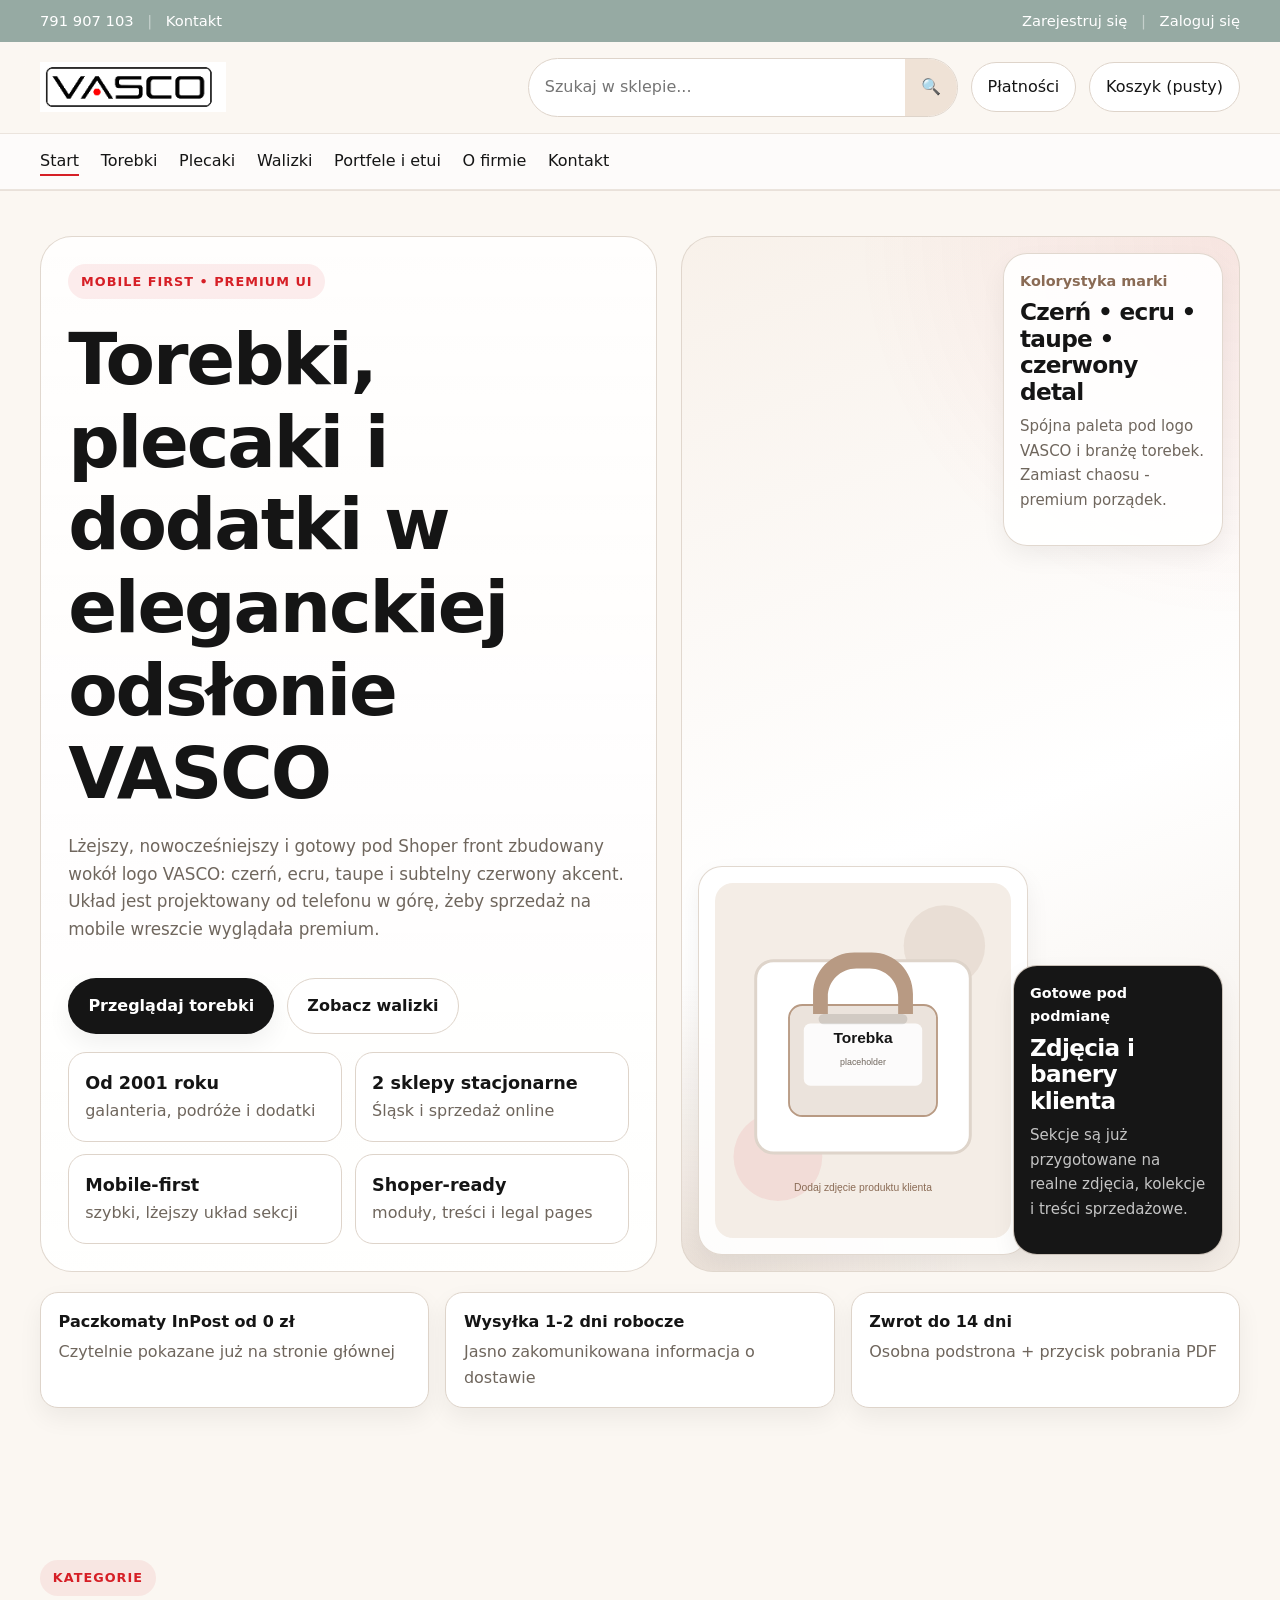
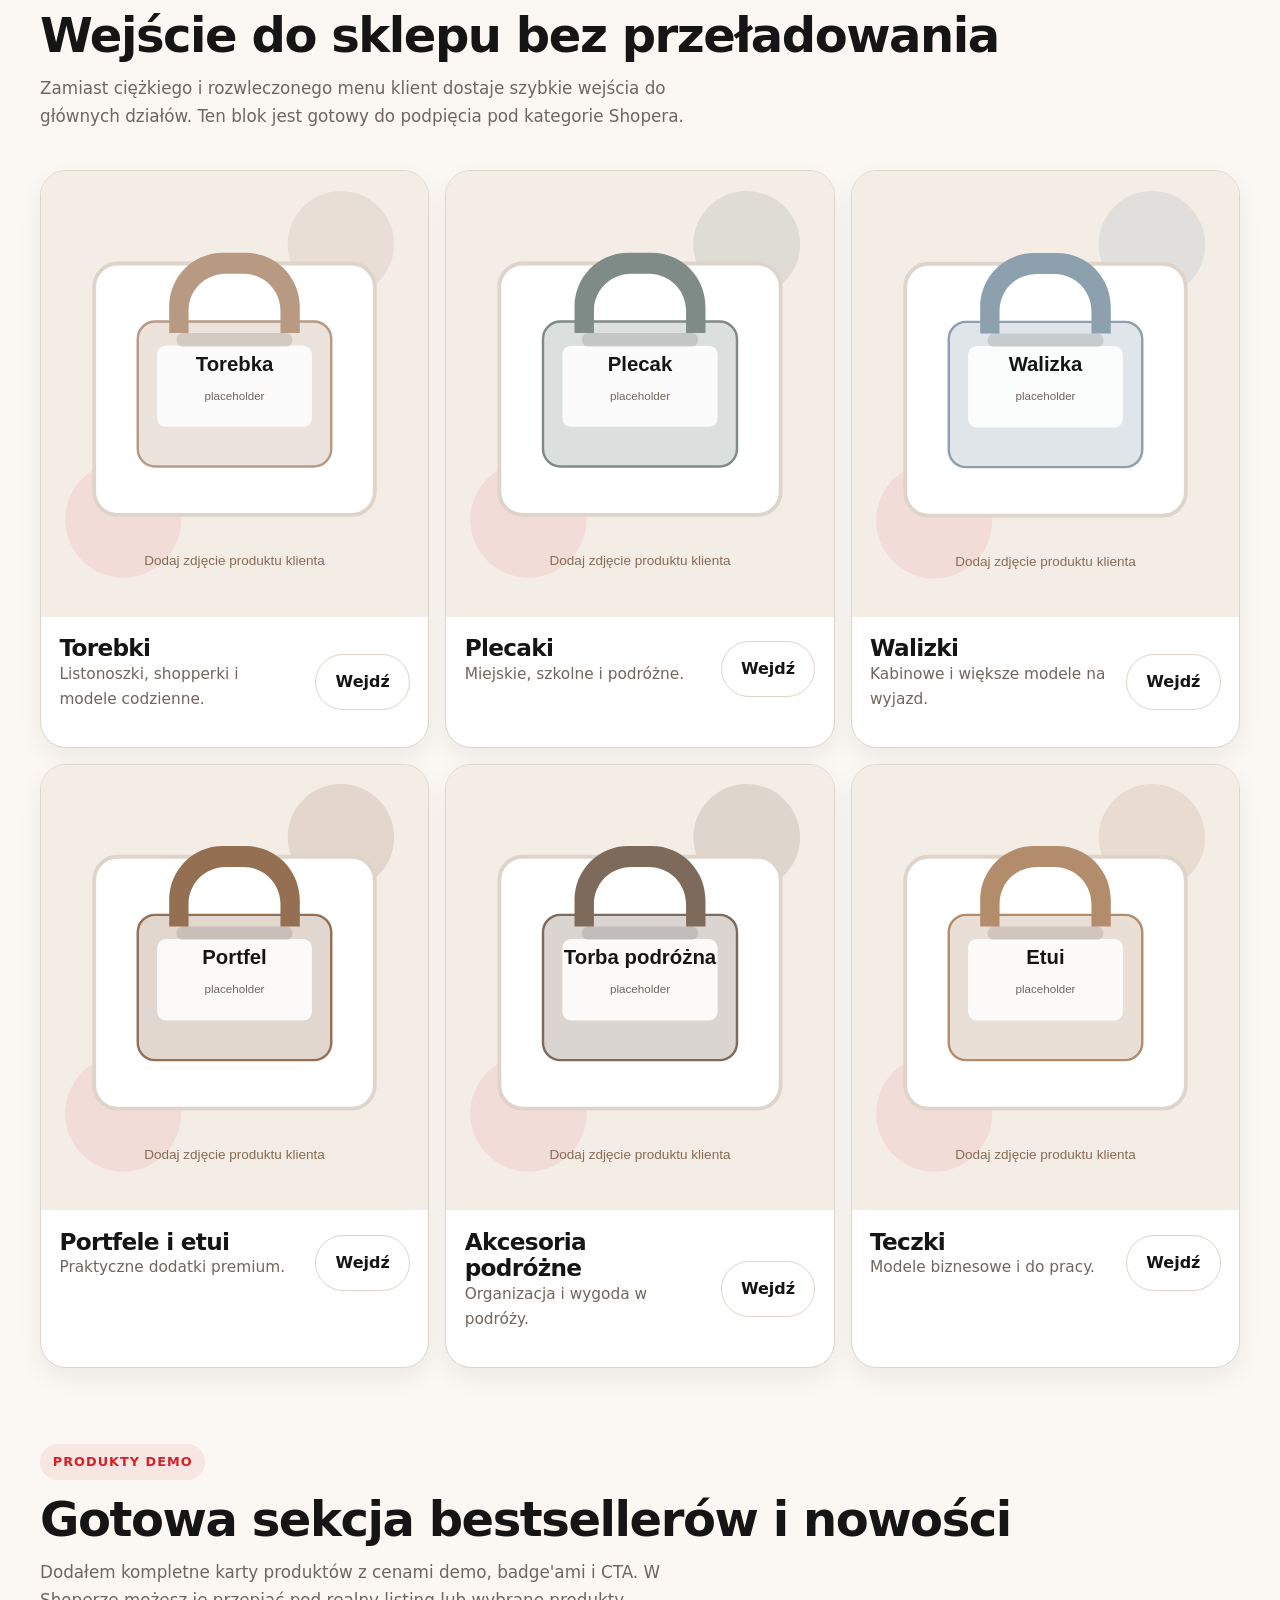
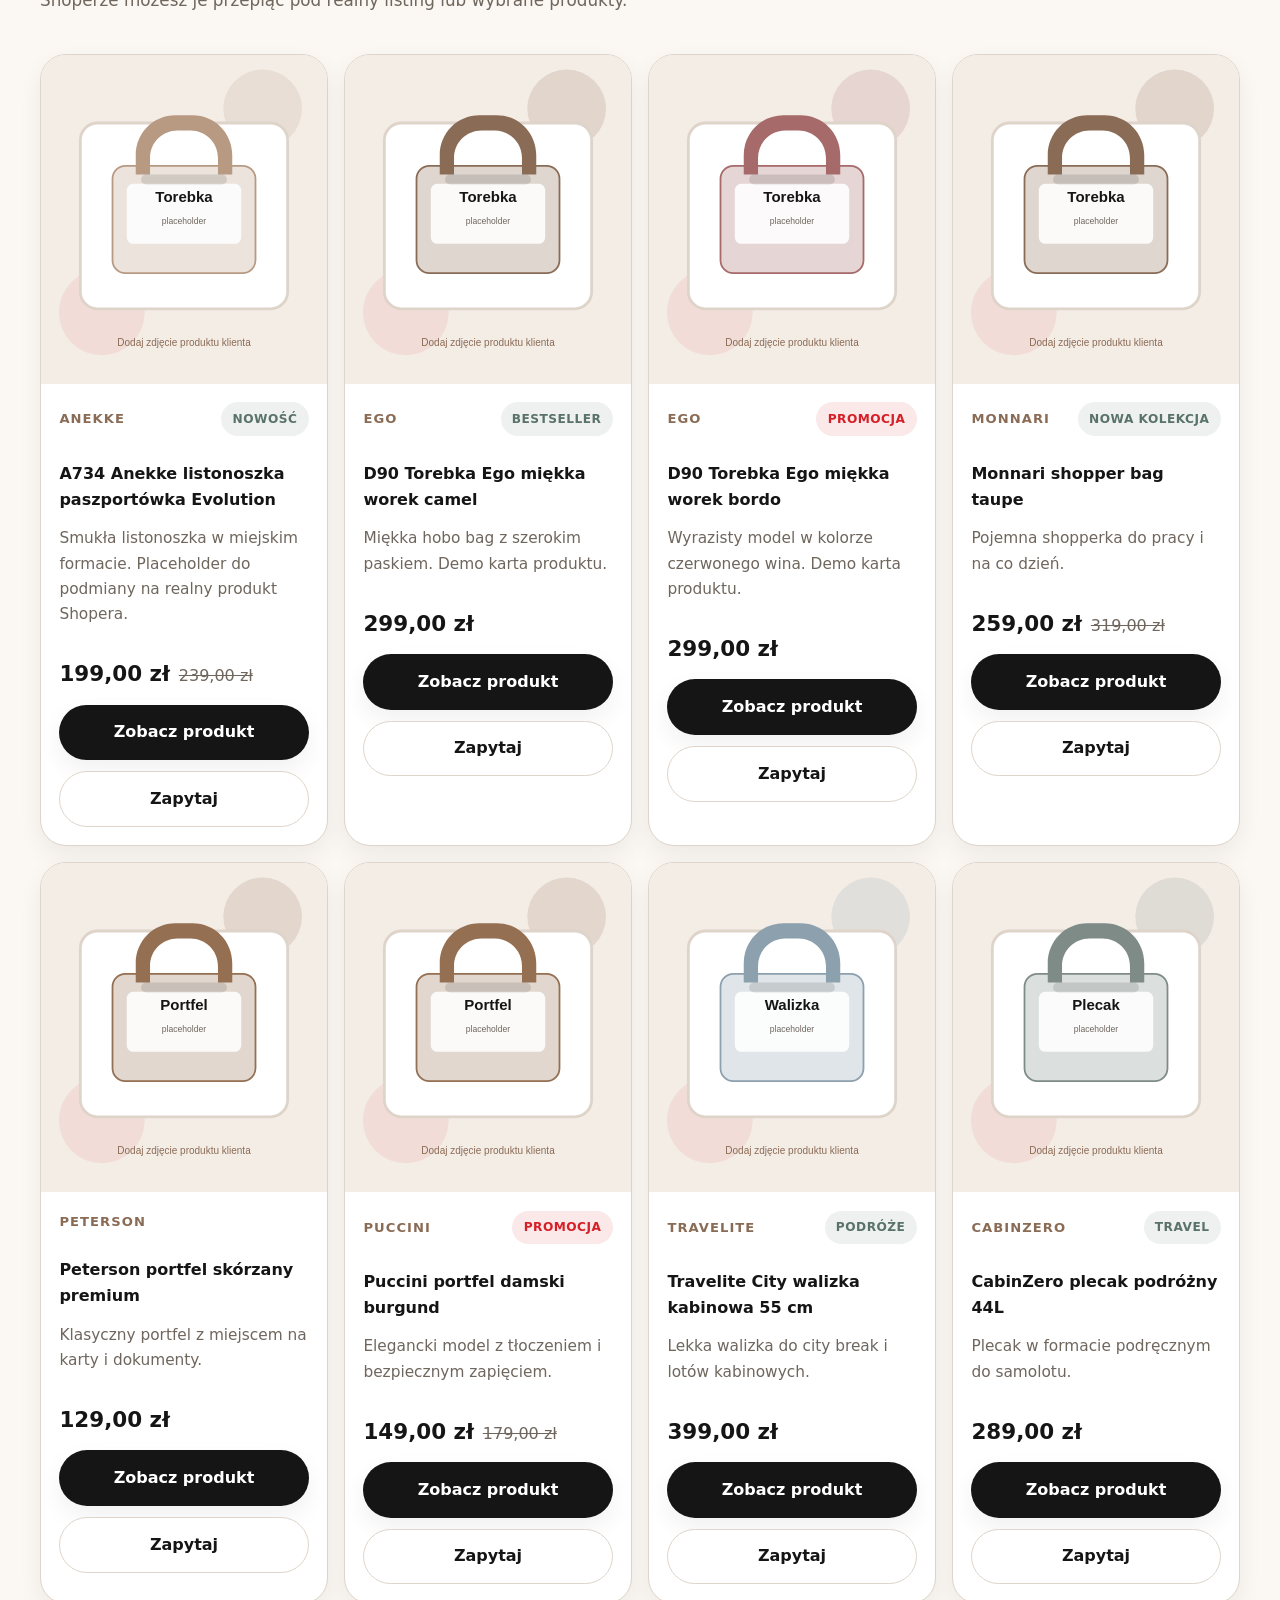
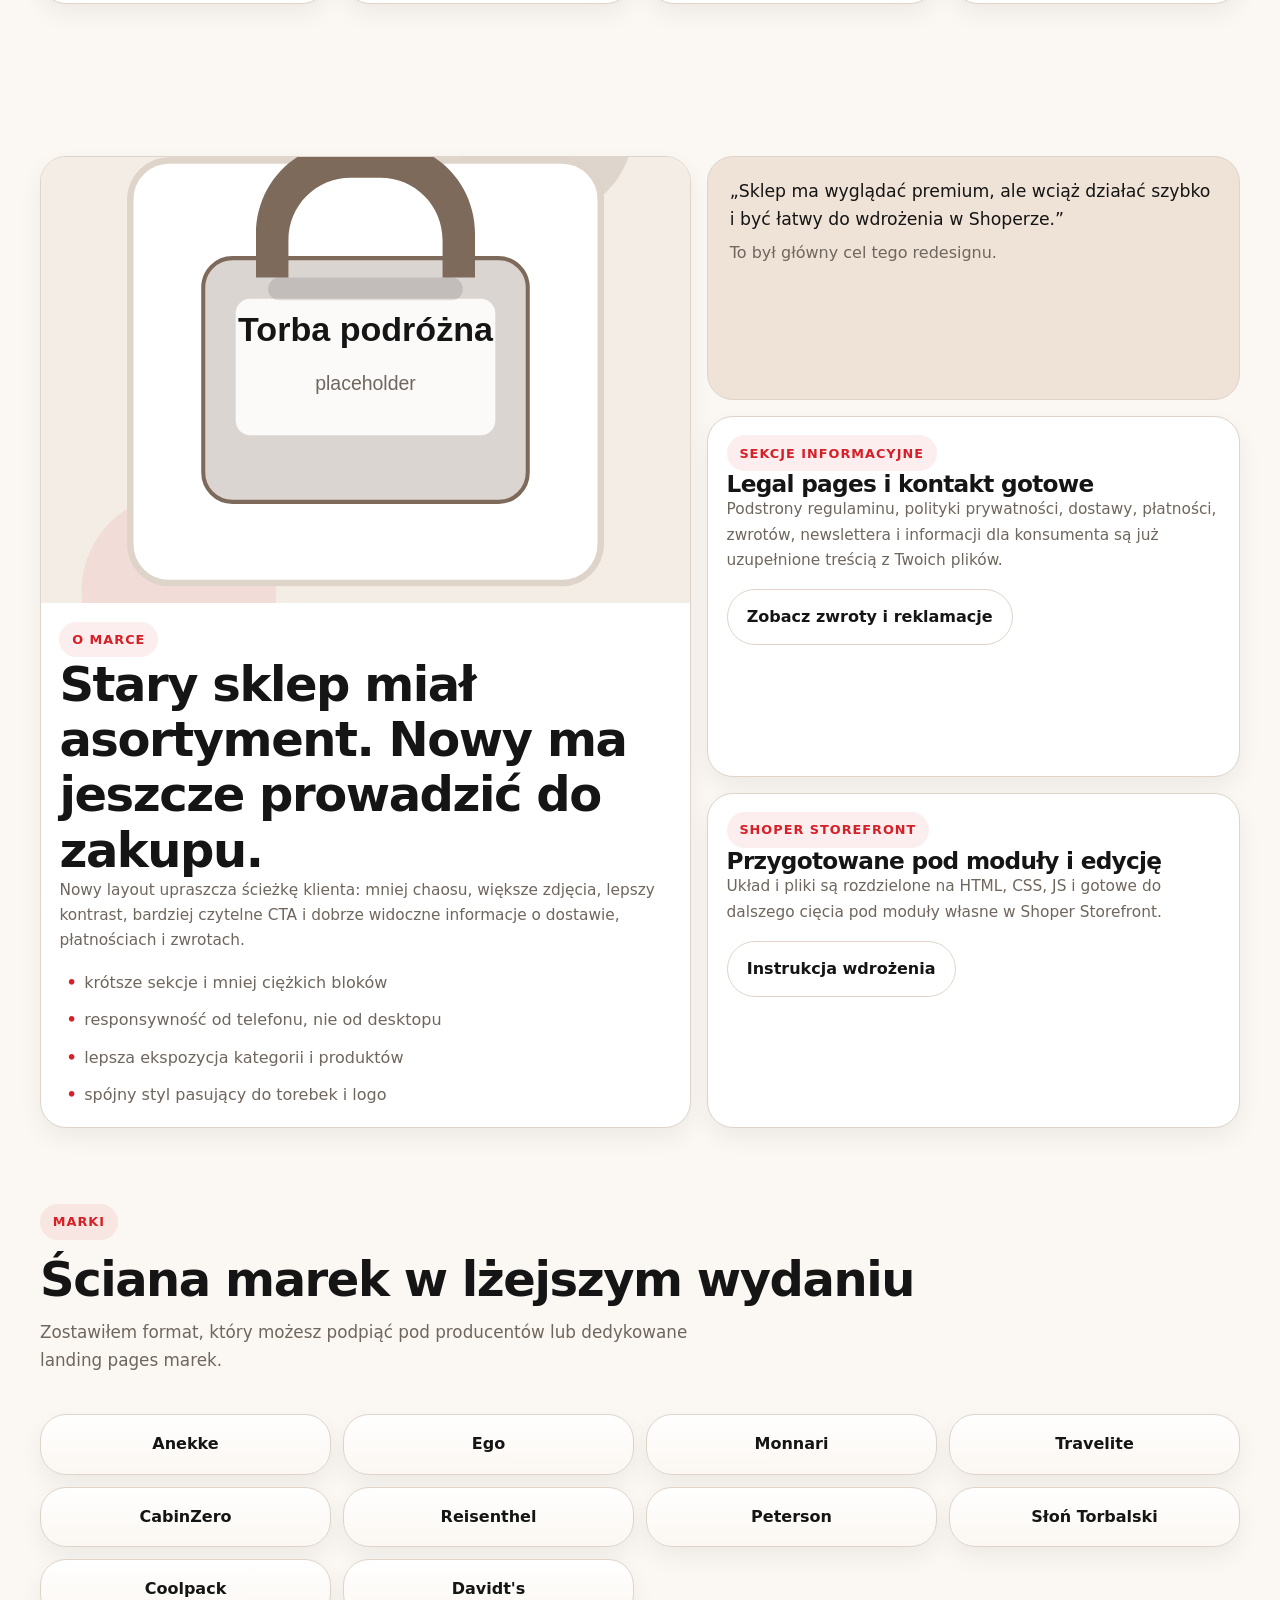
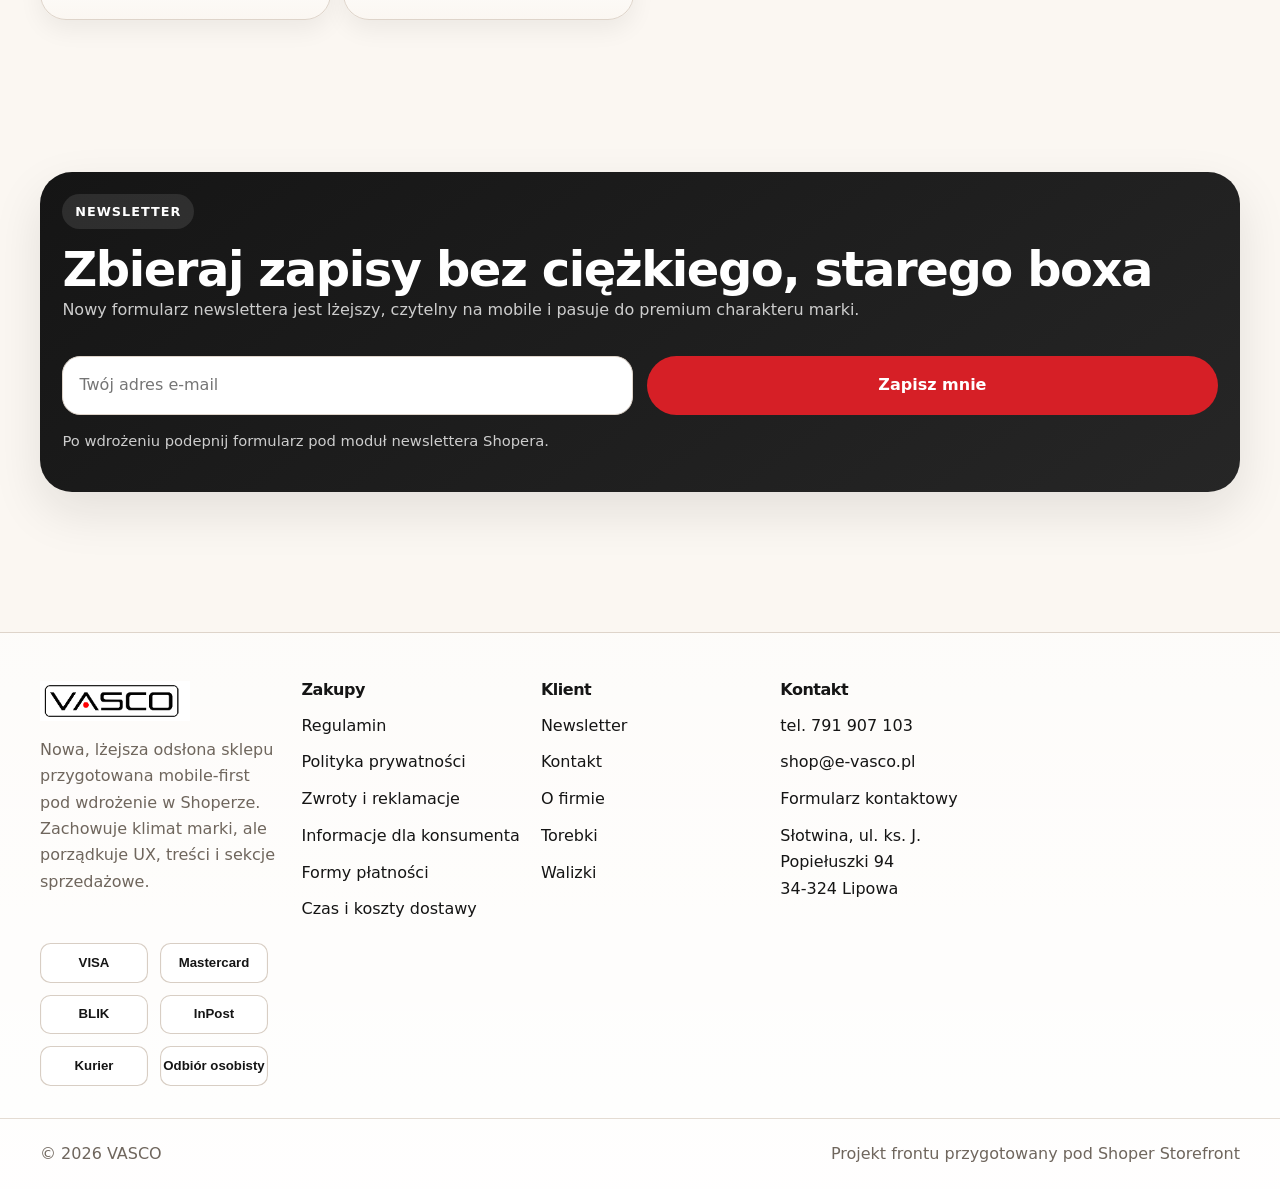
==== index.html @ 1e2f5a78 "Add files via upload" ====
<!doctype html>
<html lang="pl">
<head>
  <meta charset="utf-8">
  <meta name="viewport" content="width=device-width, initial-scale=1">
  <title>VASCO - nowy front sklepu</title>
  <meta name="description" content="Nowoczesny, mobile-first projekt sklepu VASCO przygotowany pod wdrożenie w Shoperze.">
  <link rel="stylesheet" href="assets/css/style.css">
</head>
<body>

<div class="drawer-overlay" data-drawer-overlay></div>
<aside class="mobile-drawer" data-mobile-drawer>
  <div class="drawer-head">
    <img src="assets/img/logo.png" alt="VASCO" style="width:130px">
    <button class="btn btn-secondary" type="button" data-drawer-close>Zamknij</button>
  </div>
  <nav class="drawer-nav" aria-label="Mobilne menu">
    <a href="index.html">Start</a><a href="kategoria.html?category=Torebki">Torebki</a><a href="kategoria.html?category=Plecaki">Plecaki</a><a href="kategoria.html?category=Walizki">Walizki</a><a href="kategoria.html?category=Portfele%20i%20etui">Portfele i etui</a><a href="o-firmie.html">O firmie</a><a href="kontakt.html">Kontakt</a><a href="platnosci.html">Płatności</a><a href="dostawa.html">Dostawa</a><a href="zwroty-i-reklamacje.html">Zwroty i reklamacje</a><a href="regulamin.html">Regulamin</a>
  </nav>
  <div class="drawer-footer" style="margin-top:1rem">
    <a href="tel:+48791907103">791 907 103</a>
    <a href="mailto:shop@e-vasco.pl">shop@e-vasco.pl</a>
  </div>
</aside>

<header class="site-topbar">
  <div class="container">
    <div class="topbar-links">
      <a href="tel:+48791907103">791 907 103</a>
      <span class="topbar-divider">|</span>
      <a href="kontakt.html">Kontakt</a>
    </div>
    <div class="topbar-actions">
      <a href="#">Zarejestruj się</a>
      <span class="topbar-divider">|</span>
      <a href="#">Zaloguj się</a>
    </div>
  </div>
</header>

<header class="site-header">
  <div class="site-header-main">
    <div class="container">
      <a href="index.html" aria-label="VASCO - strona główna">
        <img class="site-logo" src="assets/img/logo.png" alt="VASCO">
      </a>

      <div class="header-tools">
        <form class="search-form" action="#" method="get" role="search">
          <input type="search" placeholder="Szukaj w sklepie..." aria-label="Szukaj w sklepie">
          <button type="submit" aria-label="Szukaj">🔍</button>
        </form>
        <a class="header-action" href="platnosci.html">Płatności</a>
        <a class="header-action" href="#">Koszyk (pusty)</a>
      </div>

      <button class="burger" type="button" aria-label="Otwórz menu" data-nav-toggle>
        <span class="burger-lines"></span>
      </button>
    </div>
  </div>
  <nav class="main-nav" aria-label="Główne menu">
    <div class="container">
      <ul class="main-nav-list">
        <li><a href="index.html" class="active">Start</a></li><li><a href="kategoria.html?category=Torebki">Torebki</a></li><li><a href="kategoria.html?category=Plecaki">Plecaki</a></li><li><a href="kategoria.html?category=Walizki">Walizki</a></li><li><a href="kategoria.html?category=Portfele%20i%20etui">Portfele i etui</a></li><li><a href="o-firmie.html">O firmie</a></li><li><a href="kontakt.html">Kontakt</a></li>
      </ul>
    </div>
  </nav>
</header>

<main>

<section class="hero">
  <div class="container hero-grid">
    <div class="hero-copy">
      <span class="eyebrow">Mobile first • premium UI</span>
      <h1>Torebki, plecaki i dodatki w eleganckiej odsłonie VASCO</h1>
      <p class="lead">Lżejszy, nowocześniejszy i gotowy pod Shoper front zbudowany wokół logo VASCO: czerń, ecru, taupe i subtelny czerwony akcent. Układ jest projektowany od telefonu w górę, żeby sprzedaż na mobile wreszcie wyglądała premium.</p>
      <div class="hero-actions">
        <a class="btn btn-primary" href="kategoria.html?category=Torebki">Przeglądaj torebki</a>
        <a class="btn btn-secondary" href="kategoria.html?category=Walizki">Zobacz walizki</a>
      </div>
      <div class="hero-stats">
        <div class="hero-stat">
          <strong>Od 2001 roku</strong>
          <span class="muted">galanteria, podróże i dodatki</span>
        </div>
        <div class="hero-stat">
          <strong>2 sklepy stacjonarne</strong>
          <span class="muted">Śląsk i sprzedaż online</span>
        </div>
        <div class="hero-stat">
          <strong>Mobile-first</strong>
          <span class="muted">szybki, lżejszy układ sekcji</span>
        </div>
        <div class="hero-stat">
          <strong>Shoper-ready</strong>
          <span class="muted">moduły, treści i legal pages</span>
        </div>
      </div>
    </div>

    <div class="hero-visual">
      <div class="hero-card hero-card--bag">
        <img src="assets/img/placeholders/bag-1.svg" alt="Placeholder torebki">
      </div>
      <div class="hero-card hero-card--note">
        <div class="kicker">Kolorystyka marki</div>
        <h3 style="margin:.35rem 0 .5rem">Czerń • ecru • taupe • czerwony detal</h3>
        <p class="small">Spójna paleta pod logo VASCO i branżę torebek. Zamiast chaosu - premium porządek.</p>
      </div>
      <div class="hero-card hero-card--accent">
        <div class="kicker" style="color:#fff">Gotowe pod podmianę</div>
        <h3 style="margin:.35rem 0 .5rem">Zdjęcia i banery klienta</h3>
        <p class="small">Sekcje są już przygotowane na realne zdjęcia, kolekcje i treści sprzedażowe.</p>
      </div>
    </div>
  </div>

  <div class="container metric-strip">
    <div class="metric-item">
      <strong>Paczkomaty InPost od 0 zł</strong>
      <span class="muted">Czytelnie pokazane już na stronie głównej</span>
    </div>
    <div class="metric-item">
      <strong>Wysyłka 1-2 dni robocze</strong>
      <span class="muted">Jasno zakomunikowana informacja o dostawie</span>
    </div>
    <div class="metric-item">
      <strong>Zwrot do 14 dni</strong>
      <span class="muted">Osobna podstrona + przycisk pobrania PDF</span>
    </div>
  </div>
</section>

<section class="section">
  <div class="container">
    <div class="section-head">
      <span class="eyebrow">Kategorie</span>
      <h2>Wejście do sklepu bez przeładowania</h2>
      <p class="lead">Zamiast ciężkiego i rozwleczonego menu klient dostaje szybkie wejścia do głównych działów. Ten blok jest gotowy do podpięcia pod kategorie Shopera.</p>
    </div>
    <div class="card-grid categories">
      <article class="category-card">
        <img src="assets/img/placeholders/bag-1.svg" alt="Torebki">
        <div class="category-card-body"><div><h3>Torebki</h3><p>Listonoszki, shopperki i modele codzienne.</p></div><a class="btn btn-secondary" href="kategoria.html?category=Torebki">Wejdź</a></div>
      </article>
      <article class="category-card">
        <img src="assets/img/placeholders/backpack.svg" alt="Plecaki">
        <div class="category-card-body"><div><h3>Plecaki</h3><p>Miejskie, szkolne i podróżne.</p></div><a class="btn btn-secondary" href="kategoria.html?category=Plecaki">Wejdź</a></div>
      </article>
      <article class="category-card">
        <img src="assets/img/placeholders/suitcase.svg" alt="Walizki">
        <div class="category-card-body"><div><h3>Walizki</h3><p>Kabinowe i większe modele na wyjazd.</p></div><a class="btn btn-secondary" href="kategoria.html?category=Walizki">Wejdź</a></div>
      </article>
      <article class="category-card">
        <img src="assets/img/placeholders/wallet.svg" alt="Portfele i etui">
        <div class="category-card-body"><div><h3>Portfele i etui</h3><p>Praktyczne dodatki premium.</p></div><a class="btn btn-secondary" href="kategoria.html?category=Portfele%20i%20etui">Wejdź</a></div>
      </article>
      <article class="category-card">
        <img src="assets/img/placeholders/travel-bag.svg" alt="Akcesoria podróżne">
        <div class="category-card-body"><div><h3>Akcesoria podróżne</h3><p>Organizacja i wygoda w podróży.</p></div><a class="btn btn-secondary" href="kategoria.html?category=Akcesoria%20podr%C3%B3%C5%BCne">Wejdź</a></div>
      </article>
      <article class="category-card">
        <img src="assets/img/placeholders/case.svg" alt="Teczki">
        <div class="category-card-body"><div><h3>Teczki</h3><p>Modele biznesowe i do pracy.</p></div><a class="btn btn-secondary" href="kategoria.html?category=Teczki">Wejdź</a></div>
      </article>
    </div>
  </div>
</section>

<section class="section" style="padding-top:0">
  <div class="container">
    <div class="section-head">
      <span class="eyebrow">Produkty demo</span>
      <h2>Gotowa sekcja bestsellerów i nowości</h2>
      <p class="lead">Dodałem kompletne karty produktów z cenami demo, badge'ami i CTA. W Shoperze możesz je przepiąć pod realny listing lub wybrane produkty.</p>
    </div>
    <div class="card-grid products" data-products="featured"></div>
  </div>
</section>

<section class="section">
  <div class="container story-grid">
    <article class="story-card">
      <img src="assets/img/placeholders/travel-bag.svg" alt="Styl VASCO">
      <div class="story-card-body">
        <span class="eyebrow">O marce</span>
        <h2>Stary sklep miał asortyment. Nowy ma jeszcze prowadzić do zakupu.</h2>
        <p>Nowy layout upraszcza ścieżkę klienta: mniej chaosu, większe zdjęcia, lepszy kontrast, bardziej czytelne CTA i dobrze widoczne informacje o dostawie, płatnościach i zwrotach.</p>
        <ul class="check-list">
          <li>krótsze sekcje i mniej ciężkich bloków</li>
          <li>responsywność od telefonu, nie od desktopu</li>
          <li>lepsza ekspozycja kategorii i produktów</li>
          <li>spójny styl pasujący do torebek i logo</li>
        </ul>
      </div>
    </article>
    <div style="display:grid; gap:1rem">
      <div class="quote">
        <p>„Sklep ma wyglądać premium, ale wciąż działać szybko i być łatwy do wdrożenia w Shoperze.”</p>
        <span class="muted">To był główny cel tego redesignu.</span>
      </div>
      <article class="info-card">
        <div class="info-card-body">
          <span class="eyebrow">Sekcje informacyjne</span>
          <h3>Legal pages i kontakt gotowe</h3>
          <p>Podstrony regulaminu, polityki prywatności, dostawy, płatności, zwrotów, newslettera i informacji dla konsumenta są już uzupełnione treścią z Twoich plików.</p>
          <a class="btn btn-secondary" href="zwroty-i-reklamacje.html">Zobacz zwroty i reklamacje</a>
        </div>
      </article>
      <article class="info-card">
        <div class="info-card-body">
          <span class="eyebrow">Shoper Storefront</span>
          <h3>Przygotowane pod moduły i edycję</h3>
          <p>Układ i pliki są rozdzielone na HTML, CSS, JS i gotowe do dalszego cięcia pod moduły własne w Shoper Storefront.</p>
          <a class="btn btn-secondary" href="README-WDROZENIE-SHOPER.md">Instrukcja wdrożenia</a>
        </div>
      </article>
    </div>
  </div>
</section>

<section class="section" style="padding-top:0">
  <div class="container">
    <div class="section-head">
      <span class="eyebrow">Marki</span>
      <h2>Ściana marek w lżejszym wydaniu</h2>
      <p class="lead">Zostawiłem format, który możesz podpiąć pod producentów lub dedykowane landing pages marek.</p>
    </div>
    <div class="brand-wall" data-brand-wall></div>
  </div>
</section>

<section class="section">
  <div class="container">
    <div class="cta-banner">
      <div>
        <span class="eyebrow" style="background:rgba(255,255,255,.1); color:#fff">Newsletter</span>
        <h2 style="margin-top:.8rem">Zbieraj zapisy bez ciężkiego, starego boxa</h2>
        <p>Nowy formularz newslettera jest lżejszy, czytelny na mobile i pasuje do premium charakteru marki.</p>
      </div>
      <form class="newsletter-form" data-newsletter-form>
        <div class="form-row">
          <input class="field" type="email" placeholder="Twój adres e-mail" aria-label="Adres e-mail">
          <button class="btn btn-accent" type="submit">Zapisz mnie</button>
        </div>
        <p class="form-note" data-form-feedback>Po wdrożeniu podepnij formularz pod moduł newslettera Shopera.</p>
      </form>
    </div>
  </div>
</section>

</main>

<footer class="site-footer">
  <div class="footer-main">
    <div class="container footer-grid">
      <div class="footer-brand">
        <img src="assets/img/logo.png" alt="VASCO">
        <p>Nowa, lżejsza odsłona sklepu przygotowana mobile-first pod wdrożenie w Shoperze. Zachowuje klimat marki, ale porządkuje UX, treści i sekcje sprzedażowe.</p>
        <div class="footer-logos"><img src="assets/img/badges/payment-visa.svg" alt="Visa"><img src="assets/img/badges/payment-mastercard.svg" alt="Mastercard"><img src="assets/img/badges/payment-blik.svg" alt="BLIK"><img src="assets/img/badges/shipping-inpost.svg" alt="InPost"><img src="assets/img/badges/shipping-courier.svg" alt="Kurier"><img src="assets/img/badges/shipping-pickup.svg" alt="Odbiór osobisty"></div>
      </div>
      <div class="footer-col"><h3>Zakupy</h3><nav class="footer-nav"><a href="regulamin.html">Regulamin</a><a href="polityka-prywatnosci.html">Polityka prywatności</a><a href="zwroty-i-reklamacje.html">Zwroty i reklamacje</a><a href="informacja-dla-konsumenta.html">Informacje dla konsumenta</a><a href="platnosci.html">Formy płatności</a><a href="dostawa.html">Czas i koszty dostawy</a></nav></div><div class="footer-col"><h3>Klient</h3><nav class="footer-nav"><a href="newsletter.html">Newsletter</a><a href="kontakt.html">Kontakt</a><a href="o-firmie.html">O firmie</a><a href="kategoria.html?category=Torebki">Torebki</a><a href="kategoria.html?category=Walizki">Walizki</a></nav></div>
      <div class="footer-col">
        <h3>Kontakt</h3>
        <nav class="footer-nav">
          <a href="tel:+48791907103">tel. 791 907 103</a>
          <a href="mailto:shop@e-vasco.pl">shop@e-vasco.pl</a>
          <a href="kontakt.html">Formularz kontaktowy</a>
          <span>Słotwina, ul. ks. J. Popiełuszki 94<br>34-324 Lipowa</span>
        </nav>
      </div>
    </div>
  </div>
  <div class="footer-bottom">
    <div class="container">
      <span>© <span data-current-year></span> VASCO</span>
      <span>Projekt frontu przygotowany pod Shoper Storefront</span>
    </div>
  </div>
</footer>

<script src="assets/js/products.js"></script>
<script src="assets/js/main.js"></script>
</body>
</html>
---- assets/css/style.css ----
:root {
  --color-bg: #fbf7f2;
  --color-surface: #ffffff;
  --color-surface-alt: #efe2d6;
  --color-surface-soft: #f4ede6;
  --color-text: #151515;
  --color-text-muted: #6f665d;
  --color-border: #ded4ca;
  --color-taupe: #b89a83;
  --color-mocha: #8a6b55;
  --color-accent: #d61f26;
  --color-accent-hover: #b7181e;
  --color-success: #264e3f;
  --color-success-soft: #e8f0ec;
  --shadow-sm: 0 10px 24px rgba(18, 18, 18, 0.06);
  --shadow-md: 0 20px 50px rgba(18, 18, 18, 0.1);
  --radius-sm: 12px;
  --radius-md: 18px;
  --radius-lg: 26px;
  --radius-xl: 32px;
  --container: min(1200px, calc(100vw - 2rem));
  --transition: 220ms ease;
}

*,
*::before,
*::after {
  box-sizing: border-box;
}

html {
  scroll-behavior: smooth;
}

body {
  margin: 0;
  font-family: Inter, ui-sans-serif, system-ui, -apple-system, BlinkMacSystemFont, "Segoe UI", sans-serif;
  font-size: 16px;
  line-height: 1.65;
  background: var(--color-bg);
  color: var(--color-text);
  text-rendering: optimizeLegibility;
}

img {
  max-width: 100%;
  display: block;
}

a {
  color: inherit;
  text-decoration: none;
}

button,
input,
textarea,
select {
  font: inherit;
}

button {
  cursor: pointer;
}

.container {
  width: var(--container);
  margin-inline: auto;
}

.section {
  padding: 3.75rem 0;
}

.section-sm {
  padding: 2.5rem 0;
}

.section-head {
  display: grid;
  gap: .75rem;
  margin-bottom: 1.5rem;
}

.eyebrow {
  display: inline-flex;
  width: fit-content;
  align-items: center;
  gap: .55rem;
  padding: .45rem .8rem;
  border-radius: 999px;
  background: rgba(214, 31, 38, 0.08);
  color: var(--color-accent);
  font-size: .8rem;
  font-weight: 700;
  letter-spacing: .08em;
  text-transform: uppercase;
}

h1, h2, h3, h4 {
  margin: 0;
  line-height: 1.15;
  letter-spacing: -.03em;
}

h1 {
  font-size: clamp(2.2rem, 8vw, 4.5rem);
}

h2 {
  font-size: clamp(1.65rem, 5vw, 3rem);
}

h3 {
  font-size: clamp(1.1rem, 3vw, 1.45rem);
}

p {
  margin: 0 0 1rem;
  color: var(--color-text-muted);
}

.lead {
  font-size: 1.05rem;
  max-width: 64ch;
}

.small {
  font-size: .94rem;
}

.muted {
  color: var(--color-text-muted);
}

.kicker {
  font-size: .9rem;
  font-weight: 600;
  color: var(--color-mocha);
}

.btn,
button.btn {
  display: inline-flex;
  align-items: center;
  justify-content: center;
  gap: .65rem;
  min-height: 48px;
  padding: .85rem 1.2rem;
  border-radius: 999px;
  border: 1px solid transparent;
  transition: transform var(--transition), background var(--transition), border-color var(--transition), color var(--transition), box-shadow var(--transition);
  font-weight: 700;
}

.btn:hover {
  transform: translateY(-1px);
}

.btn-primary {
  background: var(--color-text);
  color: #fff;
  box-shadow: var(--shadow-sm);
}

.btn-primary:hover {
  background: #000;
}

.btn-secondary {
  background: var(--color-surface);
  border-color: var(--color-border);
  color: var(--color-text);
}

.btn-secondary:hover {
  border-color: var(--color-taupe);
}

.btn-accent {
  background: var(--color-accent);
  color: #fff;
}

.btn-accent:hover {
  background: var(--color-accent-hover);
}

.btn-ghost {
  background: transparent;
  border-color: var(--color-border);
}

.site-topbar {
  background: #96aaa3;
  color: #fff;
  font-size: .92rem;
}

.site-topbar .container,
.site-header-main .container,
.footer-bottom .container {
  display: flex;
  align-items: center;
  justify-content: space-between;
  gap: 1rem;
}

.site-topbar .container {
  min-height: 42px;
}

.topbar-links,
.topbar-actions {
  display: flex;
  align-items: center;
  gap: .85rem;
  flex-wrap: wrap;
}

.topbar-divider {
  opacity: .45;
}

.site-header {
  position: sticky;
  top: 0;
  z-index: 40;
  background: rgba(251, 247, 242, 0.92);
  backdrop-filter: blur(12px);
  border-bottom: 1px solid rgba(222, 212, 202, 0.6);
}

.site-header-main {
  padding: 1rem 0;
}

.site-logo {
  max-width: 186px;
}

.header-tools {
  display: none;
  align-items: center;
  gap: .8rem;
  width: 100%;
  justify-content: flex-end;
}

.search-form {
  display: flex;
  align-items: stretch;
  width: min(100%, 430px);
  border: 1px solid var(--color-border);
  background: var(--color-surface);
  border-radius: 999px;
  overflow: hidden;
}

.search-form input {
  flex: 1;
  border: 0;
  padding: .95rem 1rem;
  background: transparent;
}

.search-form button {
  min-width: 52px;
  border: 0;
  background: var(--color-surface-alt);
  color: var(--color-text);
}

.header-action {
  display: inline-flex;
  align-items: center;
  gap: .55rem;
  min-height: 50px;
  padding: 0 1rem;
  border-radius: 999px;
  border: 1px solid var(--color-border);
  background: var(--color-surface);
  white-space: nowrap;
}

.burger {
  border: 1px solid var(--color-border);
  background: var(--color-surface);
  width: 50px;
  height: 50px;
  border-radius: 50%;
  display: inline-grid;
  place-items: center;
}

.burger-lines,
.burger-lines::before,
.burger-lines::after {
  content: "";
  display: block;
  width: 19px;
  height: 2px;
  background: var(--color-text);
  border-radius: 999px;
  transition: transform var(--transition), opacity var(--transition);
}

.burger-lines::before {
  transform: translateY(-6px);
}

.burger-lines::after {
  transform: translateY(4px);
}

.mobile-nav-open .burger-lines {
  background: transparent;
}
.mobile-nav-open .burger-lines::before {
  transform: translateY(0) rotate(45deg);
}
.mobile-nav-open .burger-lines::after {
  transform: translateY(-2px) rotate(-45deg);
}

.main-nav {
  display: none;
  border-top: 1px solid rgba(222, 212, 202, 0.6);
  border-bottom: 1px solid rgba(222, 212, 202, 0.6);
  background: rgba(255,255,255,.6);
}

.main-nav-list {
  list-style: none;
  display: flex;
  gap: 1.35rem;
  padding: .9rem 0;
  margin: 0;
  align-items: center;
  flex-wrap: wrap;
}

.main-nav-list a {
  position: relative;
  font-weight: 500;
}

.main-nav-list a::after {
  content: "";
  position: absolute;
  left: 0;
  bottom: -.35rem;
  width: 100%;
  height: 2px;
  background: var(--color-accent);
  transform: scaleX(0);
  transform-origin: left;
  transition: transform var(--transition);
}

.main-nav-list a:hover::after,
.main-nav-list a.active::after {
  transform: scaleX(1);
}

.mobile-drawer {
  position: fixed;
  inset: 0 auto 0 0;
  width: min(100%, 360px);
  background: var(--color-surface);
  transform: translateX(-100%);
  transition: transform var(--transition);
  z-index: 60;
  padding: 1rem;
  overflow: auto;
  box-shadow: var(--shadow-md);
}

.mobile-nav-open .mobile-drawer {
  transform: translateX(0);
}

.drawer-overlay {
  position: fixed;
  inset: 0;
  background: rgba(18,18,18,.36);
  opacity: 0;
  pointer-events: none;
  transition: opacity var(--transition);
  z-index: 50;
}

.mobile-nav-open .drawer-overlay {
  opacity: 1;
  pointer-events: auto;
}

.drawer-head {
  display: flex;
  align-items: center;
  justify-content: space-between;
  margin-bottom: 1rem;
}

.drawer-nav,
.drawer-footer {
  display: grid;
  gap: .85rem;
}

.drawer-nav a,
.drawer-footer a {
  padding: .75rem .85rem;
  border: 1px solid var(--color-border);
  border-radius: var(--radius-md);
  background: var(--color-bg);
}

.hero {
  padding: 2rem 0 3.5rem;
}

.hero-grid {
  display: grid;
  gap: 1.5rem;
  align-items: stretch;
}

.hero-copy,
.hero-visual {
  padding: 1.35rem;
  border-radius: var(--radius-xl);
  background: linear-gradient(180deg, rgba(255,255,255,.82), rgba(255,255,255,.92));
  border: 1px solid rgba(222, 212, 202, 0.9);
}

.hero-copy {
  display: flex;
  flex-direction: column;
  justify-content: center;
  gap: 1.15rem;
}

.hero-actions {
  display: flex;
  flex-wrap: wrap;
  gap: .8rem;
}

.hero-stats {
  display: grid;
  grid-template-columns: repeat(2, minmax(0,1fr));
  gap: .8rem;
}

.hero-stat {
  padding: 1rem;
  border-radius: var(--radius-md);
  background: var(--color-surface);
  border: 1px solid var(--color-border);
}

.hero-stat strong {
  display: block;
  font-size: 1.1rem;
  color: var(--color-text);
}

.hero-visual {
  overflow: hidden;
  position: relative;
  min-height: 340px;
  background:
    radial-gradient(circle at top right, rgba(214,31,38,.08), transparent 24rem),
    radial-gradient(circle at bottom left, rgba(184,154,131,.22), transparent 18rem),
    linear-gradient(160deg, #f8f1ea 0%, #ffffff 56%, #f4ede6 100%);
}

.hero-card {
  position: absolute;
  background: rgba(255,255,255,.9);
  border: 1px solid rgba(222, 212, 202, 0.9);
  box-shadow: var(--shadow-sm);
  border-radius: 24px;
  padding: 1rem;
}

.hero-card--bag {
  width: min(68vw, 330px);
  left: 1rem;
  bottom: 1rem;
}

.hero-card--note {
  right: 1rem;
  top: 1rem;
  width: min(48vw, 220px);
}

.hero-card--accent {
  right: 1rem;
  bottom: 1rem;
  width: min(48vw, 210px);
  background: #161616;
  color: white;
}

.hero-card--accent p {
  color: rgba(255,255,255,.75);
}

.hero-card img {
  border-radius: 18px;
}

.metric-strip {
  display: grid;
  gap: 1rem;
  margin-top: 1.25rem;
}

.metric-item {
  background: var(--color-surface);
  border: 1px solid var(--color-border);
  border-radius: var(--radius-md);
  padding: 1rem 1.1rem;
  box-shadow: var(--shadow-sm);
}

.metric-item strong {
  display: block;
  font-size: 1rem;
  margin-bottom: .2rem;
}

.card-grid {
  display: grid;
  gap: 1rem;
}

.category-card,
.product-card,
.info-card,
.story-card,
.article-card,
.brand-card,
.contact-card,
.faq-card,
.payment-card,
.delivery-card,
.notice-card,
.summary-card {
  background: var(--color-surface);
  border: 1px solid var(--color-border);
  border-radius: var(--radius-lg);
  overflow: hidden;
  box-shadow: var(--shadow-sm);
}

.category-card img,
.product-card img,
.article-card img {
  aspect-ratio: 4 / 4.6;
  object-fit: cover;
  width: 100%;
  background: var(--color-surface-soft);
}

.category-card-body,
.product-card-body,
.info-card-body,
.story-card-body,
.article-card-body,
.contact-card-body,
.payment-card-body,
.delivery-card-body,
.notice-card-body,
.summary-card-body {
  padding: 1.15rem;
}

.category-card-body {
  display: flex;
  align-items: center;
  justify-content: space-between;
  gap: 1rem;
}

.category-card p,
.product-card p,
.payment-card p,
.delivery-card p,
.story-card p,
.summary-card p,
.info-card p {
  font-size: .96rem;
}

.card-topline {
  display: flex;
  align-items: center;
  gap: .5rem;
  justify-content: space-between;
  margin-bottom: .75rem;
}

.badge {
  display: inline-flex;
  align-items: center;
  gap: .35rem;
  padding: .42rem .7rem;
  border-radius: 999px;
  background: rgba(150, 170, 163, 0.16);
  color: #59726a;
  font-size: .76rem;
  font-weight: 700;
  text-transform: uppercase;
  letter-spacing: .04em;
}

.badge.sale,
.badge.accent {
  background: rgba(214,31,38,.1);
  color: var(--color-accent);
}

.product-card-body {
  display: grid;
  gap: .8rem;
}

.product-brand {
  font-size: .82rem;
  letter-spacing: .08em;
  text-transform: uppercase;
  color: var(--color-mocha);
  font-weight: 700;
}

.product-title {
  font-size: 1rem;
  min-height: 3.1em;
}

.price-row {
  display: flex;
  align-items: baseline;
  gap: .55rem;
  flex-wrap: wrap;
}

.price {
  font-size: 1.34rem;
  color: var(--color-text);
  font-weight: 800;
}

.price-old {
  color: var(--color-text-muted);
  text-decoration: line-through;
}

.product-actions {
  display: flex;
  gap: .7rem;
  flex-wrap: wrap;
}

.product-actions .btn {
  flex: 1 1 auto;
}

.filters {
  display: flex;
  gap: .7rem;
  flex-wrap: wrap;
  margin-bottom: 1.2rem;
}

.filter-chip {
  display: inline-flex;
  align-items: center;
  padding: .65rem .85rem;
  border: 1px solid var(--color-border);
  border-radius: 999px;
  background: rgba(255,255,255,.72);
  font-weight: 600;
}

.filter-chip.is-active {
  background: var(--color-text);
  color: white;
  border-color: var(--color-text);
}

.brand-wall {
  display: grid;
  grid-template-columns: repeat(2, minmax(0,1fr));
  gap: .75rem;
}

.brand-card {
  padding: 1rem;
  text-align: center;
  font-weight: 700;
  background: linear-gradient(180deg, #fff 0%, #fbf7f2 100%);
}

.story-grid,
.info-grid,
.contact-grid,
.payment-grid,
.delivery-grid {
  display: grid;
  gap: 1rem;
}

.story-card {
  overflow: hidden;
}

.story-card img {
  aspect-ratio: 16 / 11;
  width: 100%;
  object-fit: cover;
}

.quote {
  padding: 1.25rem 1.35rem;
  background: var(--color-surface-alt);
  border-radius: var(--radius-lg);
  border: 1px solid var(--color-border);
  color: var(--color-text);
}

.quote p {
  color: var(--color-text);
  font-size: 1.08rem;
  margin-bottom: .4rem;
}

.list-clean,
.check-list {
  padding: 0;
  margin: 0;
  list-style: none;
  display: grid;
  gap: .7rem;
}

.check-list li,
.list-clean li {
  position: relative;
  padding-left: 1.55rem;
  color: var(--color-text-muted);
}

.check-list li::before,
.list-clean li::before {
  content: "•";
  position: absolute;
  left: .45rem;
  top: 0;
  color: var(--color-accent);
  font-weight: 800;
}

.icon-badges {
  display: flex;
  flex-wrap: wrap;
  gap: .8rem;
}

.icon-badge {
  display: inline-flex;
  align-items: center;
  gap: .6rem;
  padding: .75rem .9rem;
  border-radius: 999px;
  background: rgba(255,255,255,.8);
  border: 1px solid var(--color-border);
}

.icon-badge img {
  width: 34px;
  height: 34px;
}

.split-layout {
  display: grid;
  gap: 1.25rem;
}

.sidebar-card {
  padding: 1.15rem;
  background: var(--color-surface);
  border: 1px solid var(--color-border);
  border-radius: var(--radius-lg);
  box-shadow: var(--shadow-sm);
}

.table-wrap {
  width: 100%;
  overflow: auto;
  border: 1px solid var(--color-border);
  border-radius: var(--radius-lg);
  background: var(--color-surface);
  box-shadow: var(--shadow-sm);
}

table {
  width: 100%;
  border-collapse: collapse;
  min-width: 680px;
}

th, td {
  text-align: left;
  vertical-align: top;
  padding: 1rem;
  border-bottom: 1px solid var(--color-border);
}

th {
  background: var(--color-surface-soft);
  color: var(--color-text);
  font-size: .95rem;
}

tbody tr:last-child td {
  border-bottom: 0;
}

.page-hero {
  padding: 2.2rem 0 1.5rem;
}

.page-hero-card {
  background: linear-gradient(160deg, #ffffff 0%, #f7f2eb 100%);
  border: 1px solid var(--color-border);
  border-radius: var(--radius-xl);
  padding: 1.5rem;
  box-shadow: var(--shadow-sm);
}

.breadcrumbs {
  display: flex;
  gap: .55rem;
  flex-wrap: wrap;
  color: var(--color-text-muted);
  font-size: .92rem;
  margin-bottom: .85rem;
}

.breadcrumbs span {
  opacity: .6;
}

.content-prose,
.legal-article {
  background: var(--color-surface);
  border: 1px solid var(--color-border);
  border-radius: var(--radius-xl);
  padding: 1.35rem;
  box-shadow: var(--shadow-sm);
}

.content-prose h2,
.content-prose h3,
.legal-article h2,
.legal-article h3 {
  margin-top: 1.75rem;
  margin-bottom: .75rem;
}

.content-prose h2:first-child,
.content-prose h3:first-child,
.legal-article h2:first-child,
.legal-article h3:first-child {
  margin-top: 0;
}

.content-prose ul,
.legal-article ul {
  margin: 0 0 1rem;
  padding-left: 1.2rem;
  color: var(--color-text-muted);
}

.content-prose li,
.legal-article li {
  margin-bottom: .45rem;
}

.legal-article p,
.content-prose p {
  max-width: 76ch;
}

.faq-list {
  display: grid;
  gap: .8rem;
}

.faq-item {
  border: 1px solid var(--color-border);
  border-radius: var(--radius-lg);
  background: var(--color-surface);
  box-shadow: var(--shadow-sm);
}

.faq-item summary {
  cursor: pointer;
  list-style: none;
  padding: 1rem 1.15rem;
  font-weight: 700;
  position: relative;
}

.faq-item summary::-webkit-details-marker {
  display: none;
}

.faq-item summary::after {
  content: "+";
  position: absolute;
  right: 1rem;
  top: 50%;
  transform: translateY(-50%);
  font-size: 1.4rem;
  color: var(--color-accent);
}

.faq-item[open] summary::after {
  content: "−";
}

.faq-answer {
  padding: 0 1.15rem 1rem;
}

.cta-banner {
  display: grid;
  gap: 1rem;
  padding: 1.4rem;
  border-radius: var(--radius-xl);
  background: linear-gradient(145deg, #151515, #262626);
  color: white;
  box-shadow: var(--shadow-md);
}

.cta-banner p {
  color: rgba(255,255,255,.78);
}

.newsletter-inline {
  display: grid;
  gap: .8rem;
}

.newsletter-form,
.contact-form {
  display: grid;
  gap: .9rem;
}

.field,
textarea.field,
select.field {
  width: 100%;
  min-height: 52px;
  padding: .95rem 1rem;
  border-radius: 18px;
  border: 1px solid var(--color-border);
  background: var(--color-surface);
  color: var(--color-text);
}

textarea.field {
  min-height: 148px;
  resize: vertical;
}

.form-row {
  display: grid;
  gap: .9rem;
}

.form-note {
  font-size: .92rem;
  color: var(--color-text-muted);
}

.notice-strip {
  background: rgba(38,78,63,.08);
  border: 1px solid rgba(38,78,63,.14);
  color: var(--color-success);
  border-radius: var(--radius-lg);
  padding: 1rem 1.1rem;
}

.detail-layout {
  display: grid;
  gap: 1.2rem;
}

.gallery-card,
.detail-card {
  background: var(--color-surface);
  border: 1px solid var(--color-border);
  border-radius: var(--radius-xl);
  padding: 1rem;
  box-shadow: var(--shadow-sm);
}

.gallery-main {
  border-radius: calc(var(--radius-xl) - 8px);
  overflow: hidden;
  background: var(--color-surface-soft);
}

.thumbnail-row {
  margin-top: .85rem;
  display: grid;
  grid-template-columns: repeat(4, minmax(0,1fr));
  gap: .65rem;
}

.thumbnail-row img {
  border: 1px solid var(--color-border);
  border-radius: 16px;
  background: white;
}

.detail-card .price {
  font-size: 1.7rem;
}

.option-row {
  display: flex;
  gap: .55rem;
  flex-wrap: wrap;
  margin: .65rem 0 1rem;
}

.option-chip {
  padding: .55rem .75rem;
  border-radius: 999px;
  border: 1px solid var(--color-border);
  background: var(--color-bg);
  font-weight: 600;
}

.feature-list {
  display: grid;
  gap: .55rem;
  padding: 0;
  margin: 1rem 0 0;
  list-style: none;
}

.feature-list li {
  display: flex;
  gap: .65rem;
  color: var(--color-text-muted);
}

.feature-list strong {
  color: var(--color-text);
  min-width: 110px;
}

.site-footer {
  margin-top: 4rem;
  border-top: 1px solid var(--color-border);
  background: linear-gradient(180deg, rgba(255,255,255,.58) 0%, rgba(255,255,255,.92) 100%);
}

.footer-main {
  padding: 3rem 0 2rem;
}

.footer-grid {
  display: grid;
  gap: 1.2rem;
}

.footer-brand {
  display: grid;
  gap: 1rem;
}

.footer-brand img {
  width: 150px;
}

.footer-col h3 {
  font-size: 1rem;
  margin-bottom: .85rem;
}

.footer-nav {
  display: grid;
  gap: .65rem;
}

.footer-logos {
  display: flex;
  flex-wrap: wrap;
  gap: .75rem;
  margin-top: 1rem;
}

.footer-logos img {
  width: 108px;
}

.footer-bottom {
  border-top: 1px solid rgba(222, 212, 202, 0.8);
  min-height: 70px;
  color: var(--color-text-muted);
}

.footer-bottom .container {
  min-height: 70px;
  flex-wrap: wrap;
}

hr.soft {
  border: 0;
  border-top: 1px solid var(--color-border);
  margin: 0;
}

@media (min-width: 680px) {
  .section {
    padding: 4.75rem 0;
  }
  .card-grid.categories {
    grid-template-columns: repeat(2, minmax(0,1fr));
  }
  .card-grid.products {
    grid-template-columns: repeat(2, minmax(0,1fr));
  }
  .metric-strip {
    grid-template-columns: repeat(3, minmax(0,1fr));
  }
  .story-grid,
  .info-grid,
  .contact-grid,
  .payment-grid,
  .delivery-grid,
  .footer-grid {
    grid-template-columns: repeat(2, minmax(0,1fr));
  }
  .hero-copy,
  .hero-visual {
    padding: 1.7rem;
  }
  .form-row {
    grid-template-columns: repeat(2, minmax(0,1fr));
  }
  .brand-wall {
    grid-template-columns: repeat(4, minmax(0,1fr));
  }
  .detail-layout {
    grid-template-columns: 1.1fr .9fr;
  }
  .split-layout {
    grid-template-columns: .85fr 1.15fr;
    align-items: start;
  }
}

@media (min-width: 980px) {
  .site-header-main .container {
    gap: 1.5rem;
  }
  .burger,
  .mobile-drawer,
  .drawer-overlay {
    display: none;
  }
  .header-tools {
    display: flex;
  }
  .main-nav {
    display: block;
  }
  .hero {
    padding: 2.8rem 0 4.75rem;
  }
  .hero-grid {
    grid-template-columns: 1.05fr .95fr;
  }
  .card-grid.categories {
    grid-template-columns: repeat(3, minmax(0,1fr));
  }
  .card-grid.products {
    grid-template-columns: repeat(4, minmax(0,1fr));
  }
  .story-grid {
    grid-template-columns: 1.1fr .9fr;
  }
  .info-grid,
  .contact-grid,
  .payment-grid,
  .delivery-grid {
    grid-template-columns: repeat(3, minmax(0,1fr));
  }
  .footer-grid {
    grid-template-columns: 1.1fr repeat(4, minmax(0,1fr));
  }
  .split-layout.category-layout {
    grid-template-columns: 300px 1fr;
  }
  .page-hero-card,
  .content-prose,
  .legal-article {
    padding: 1.8rem;
  }
}

@media (max-width: 979px) {
  .site-topbar .topbar-actions {
    display: none;
  }
  .header-tools {
    display: none;
  }
}

@media (prefers-reduced-motion: reduce) {
  *,
  *::before,
  *::after {
    animation: none !important;
    transition: none !important;
    scroll-behavior: auto !important;
  }
}
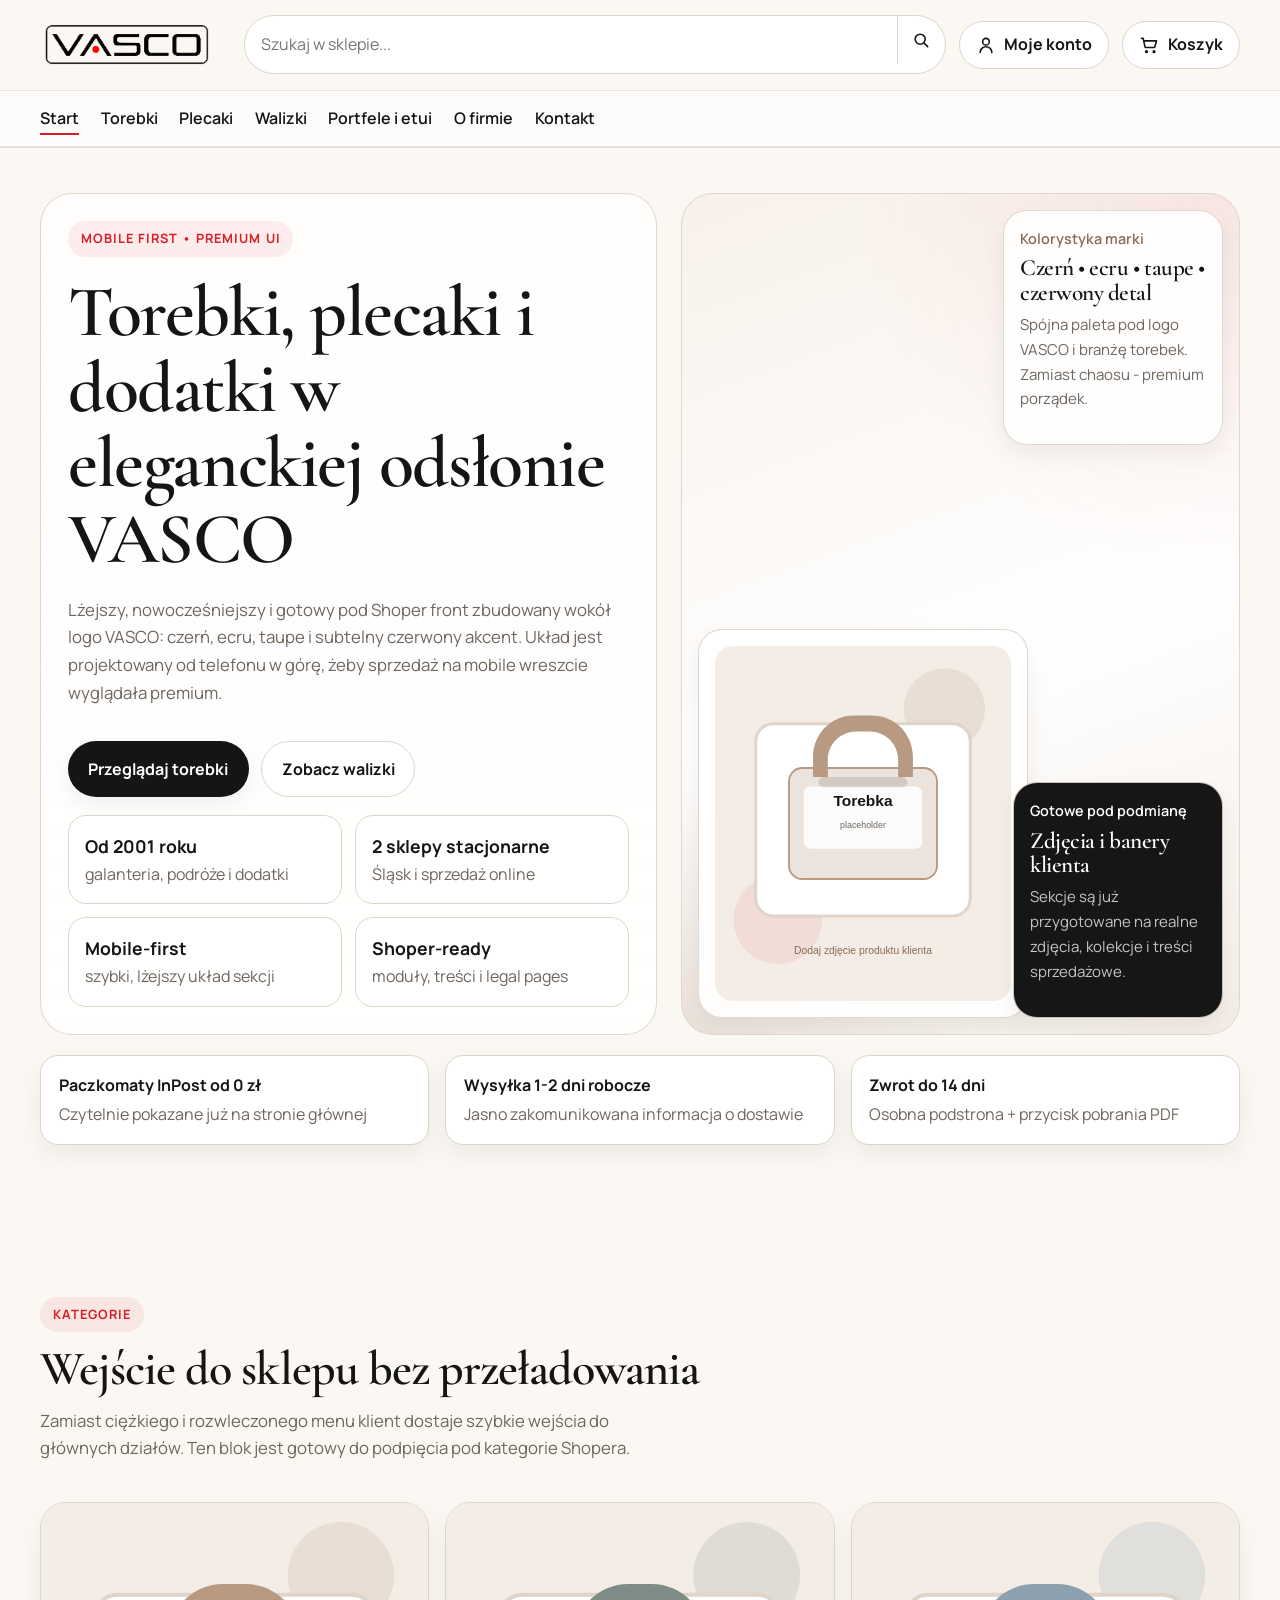
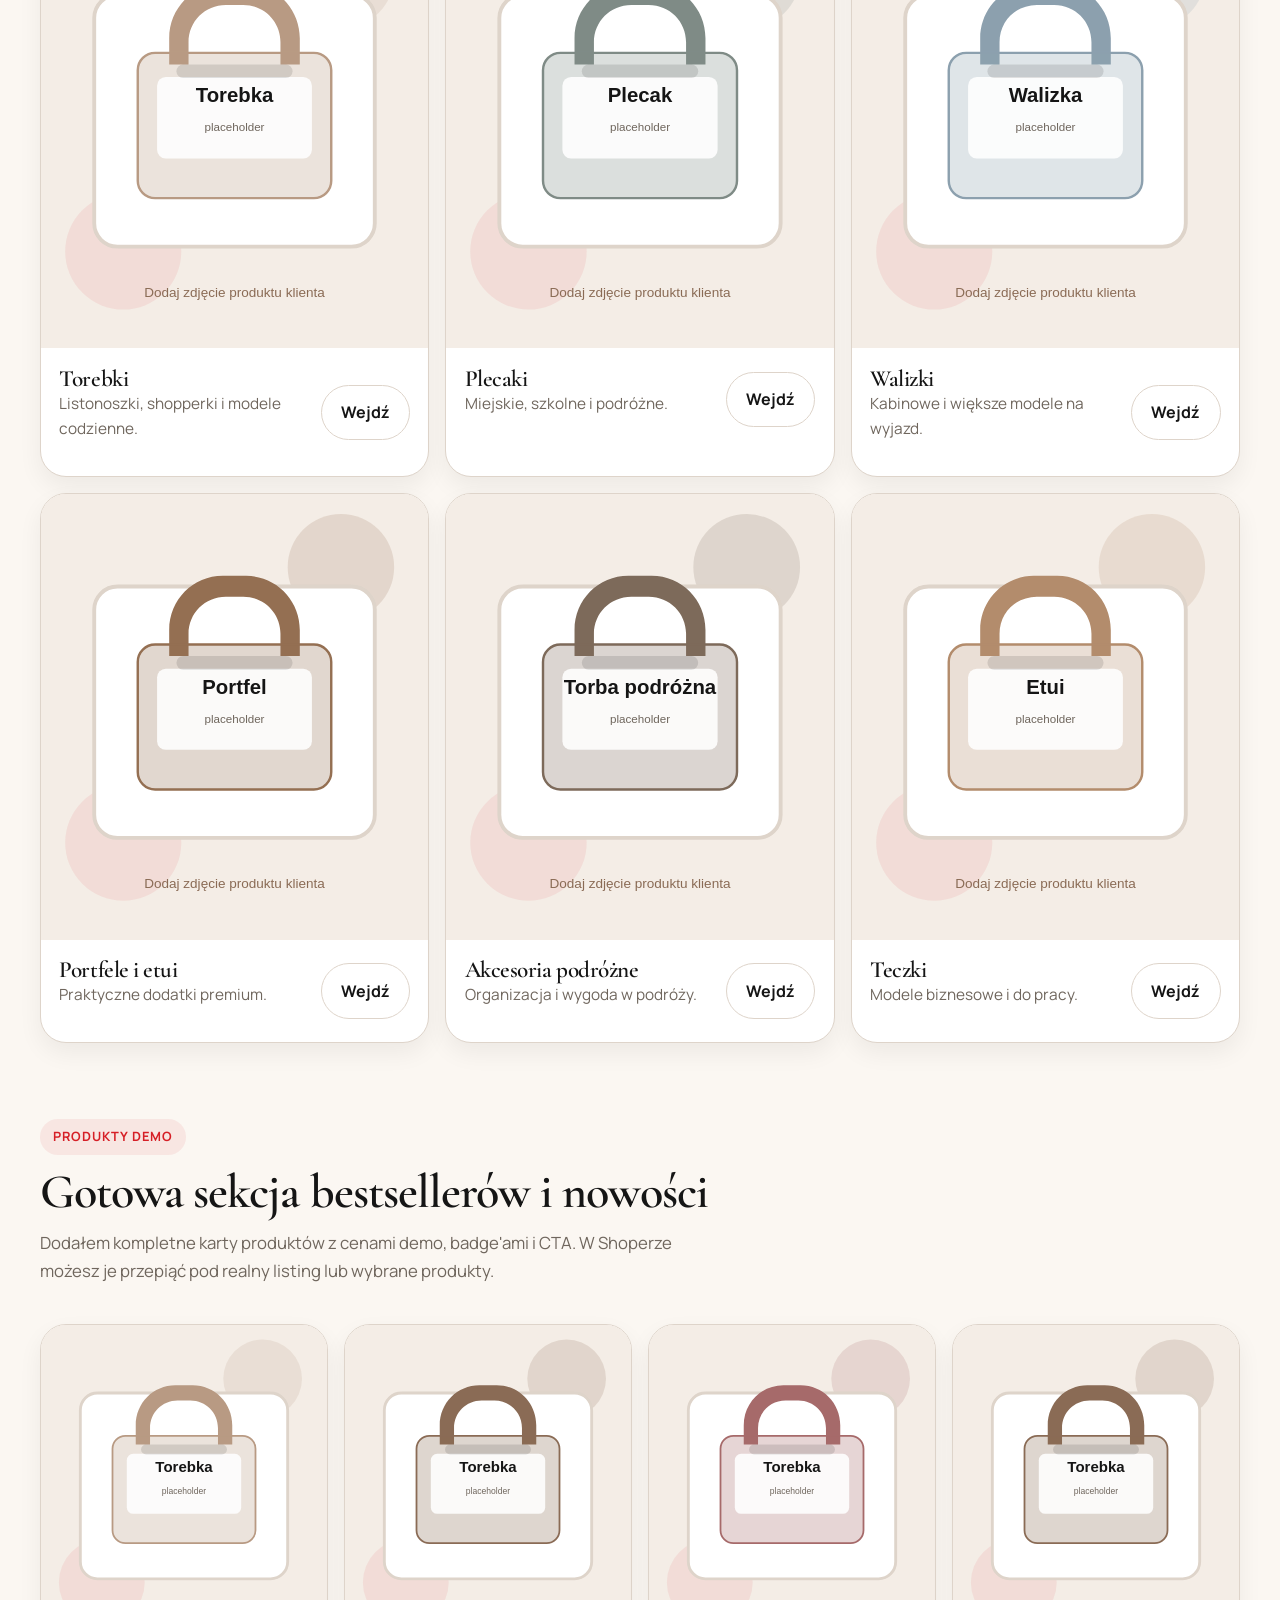
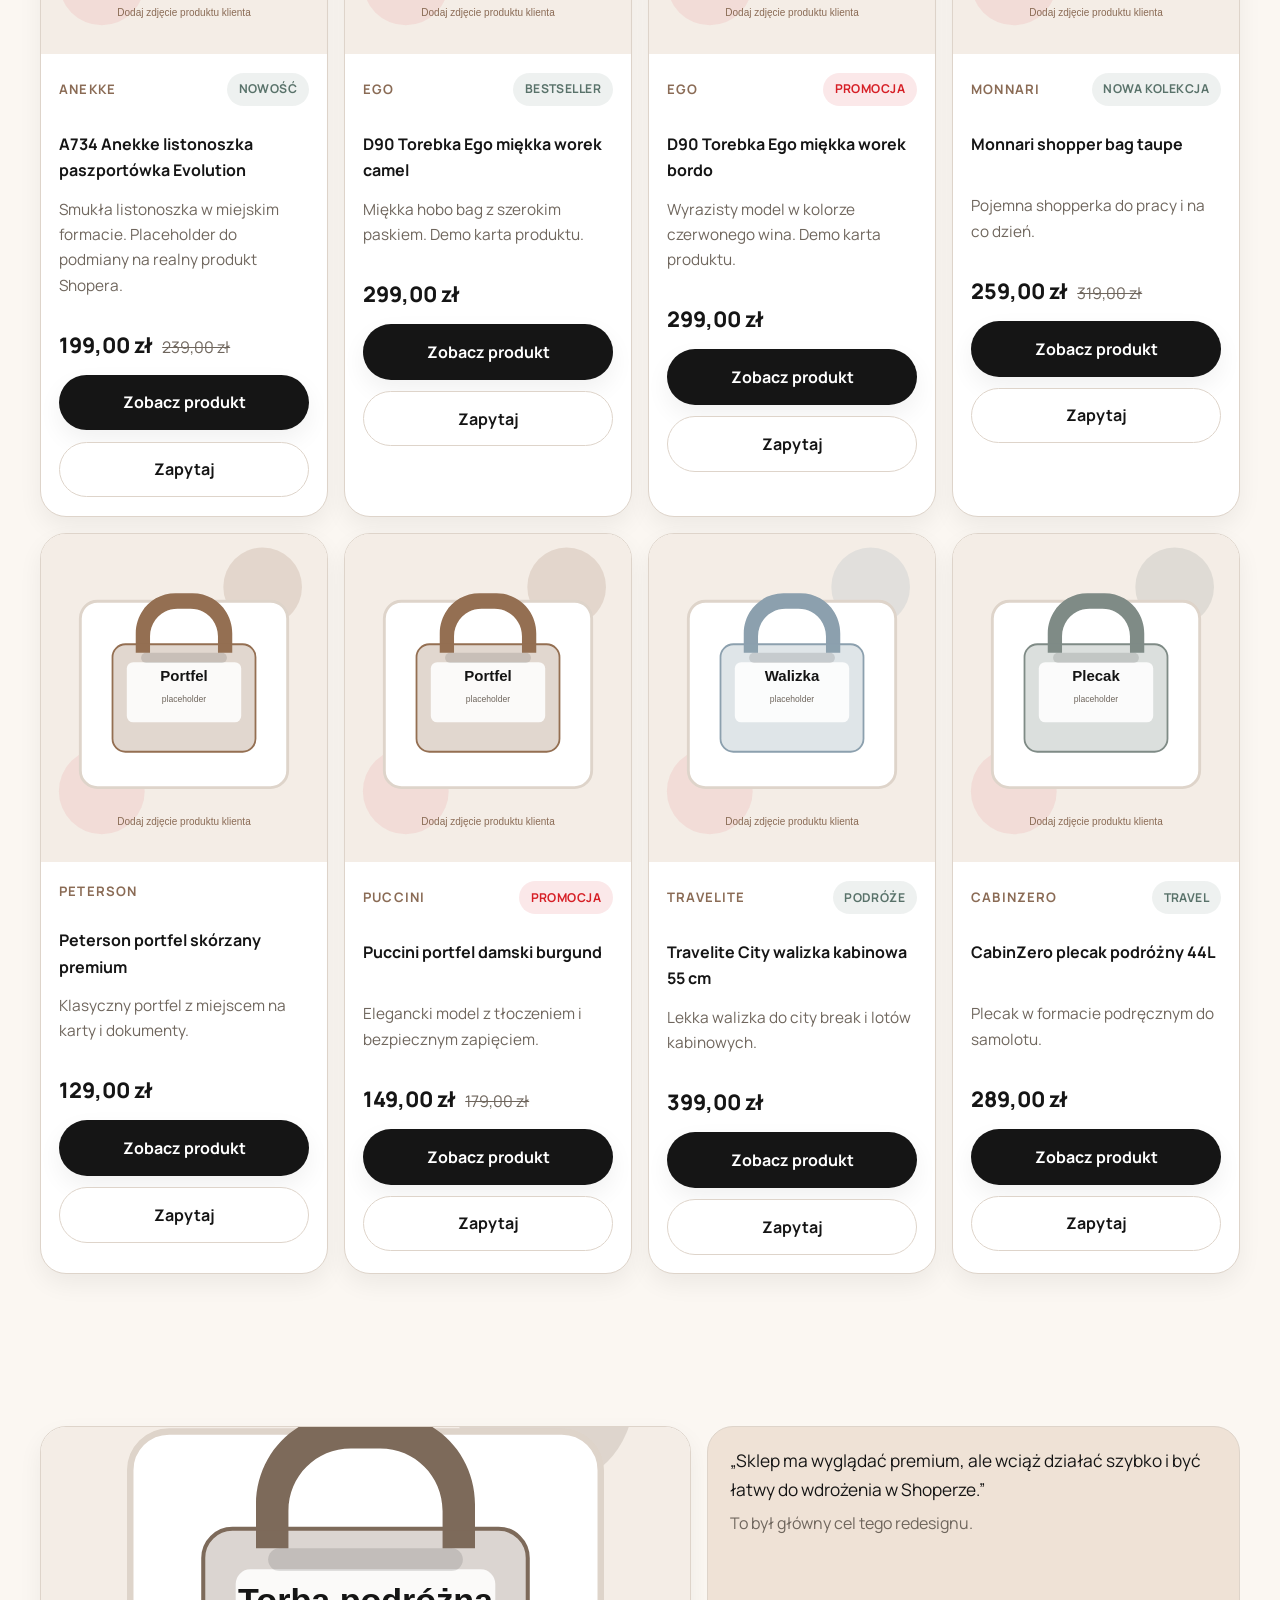
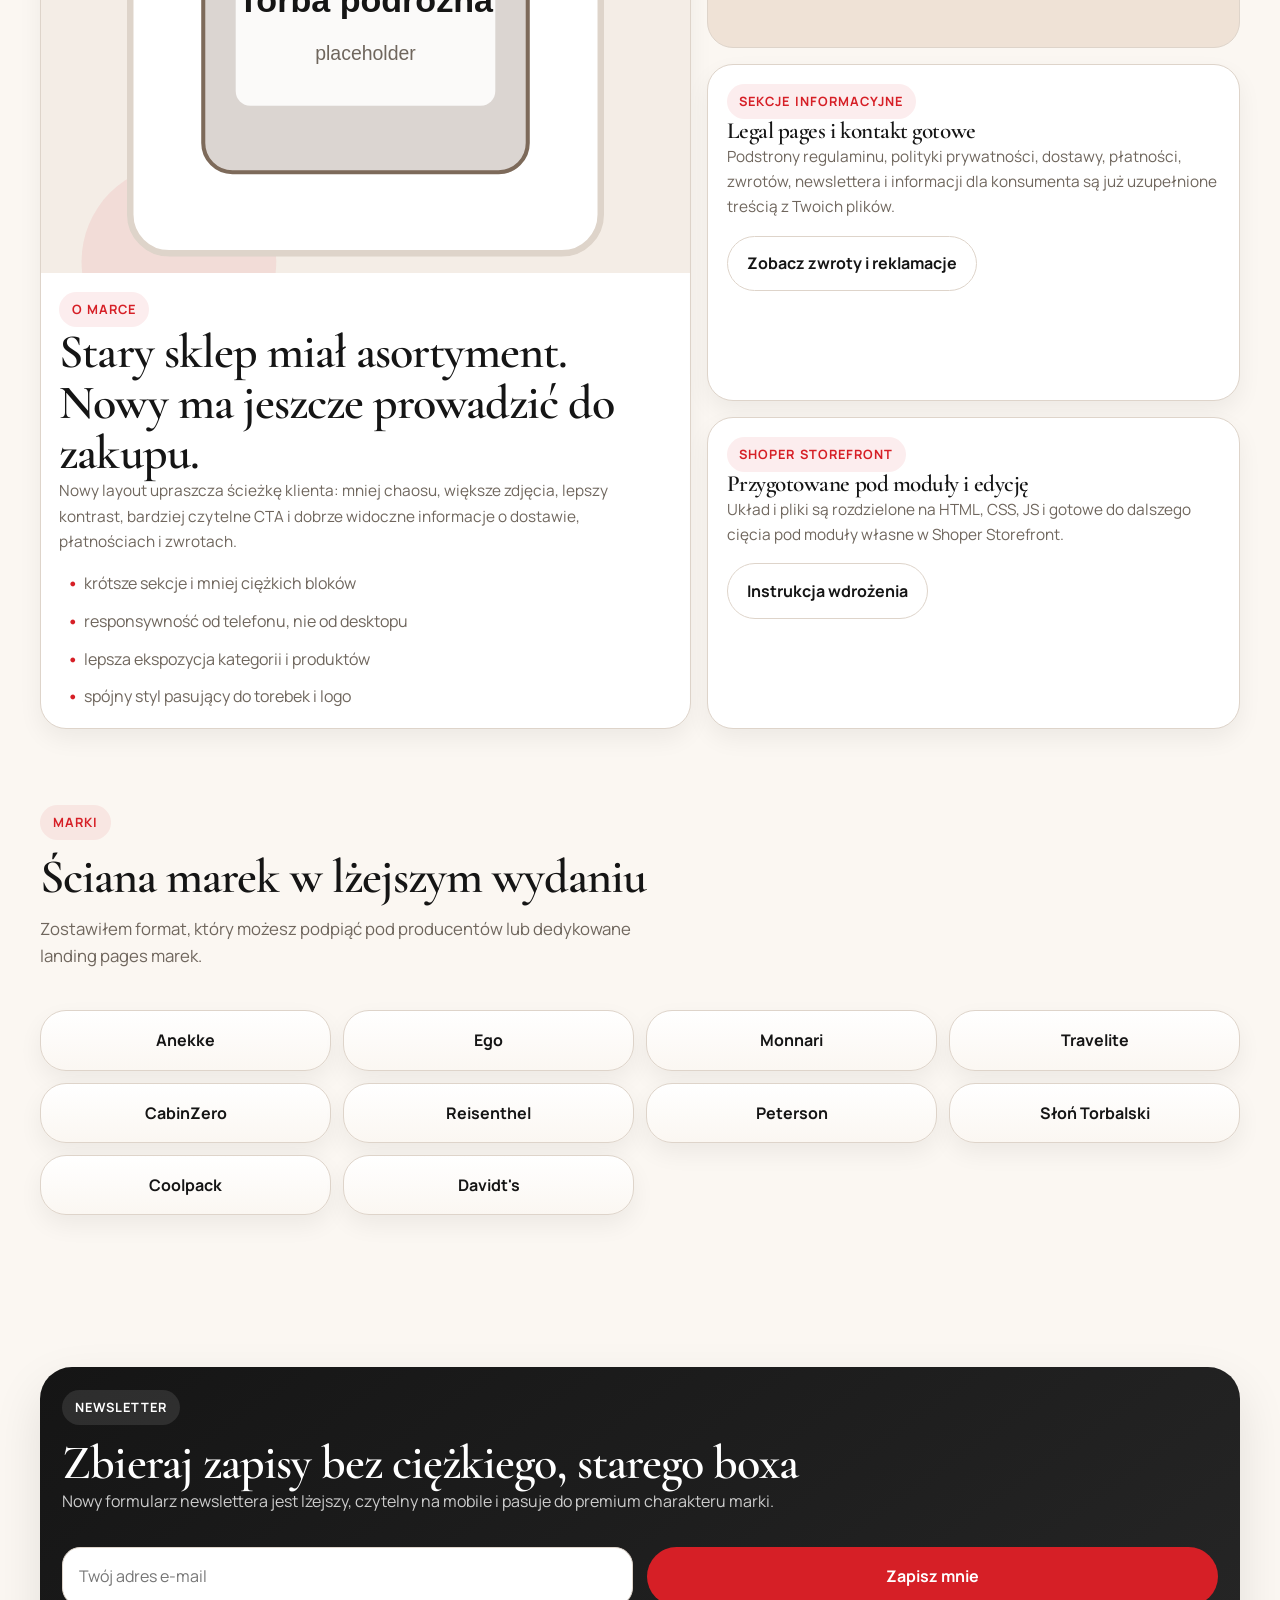
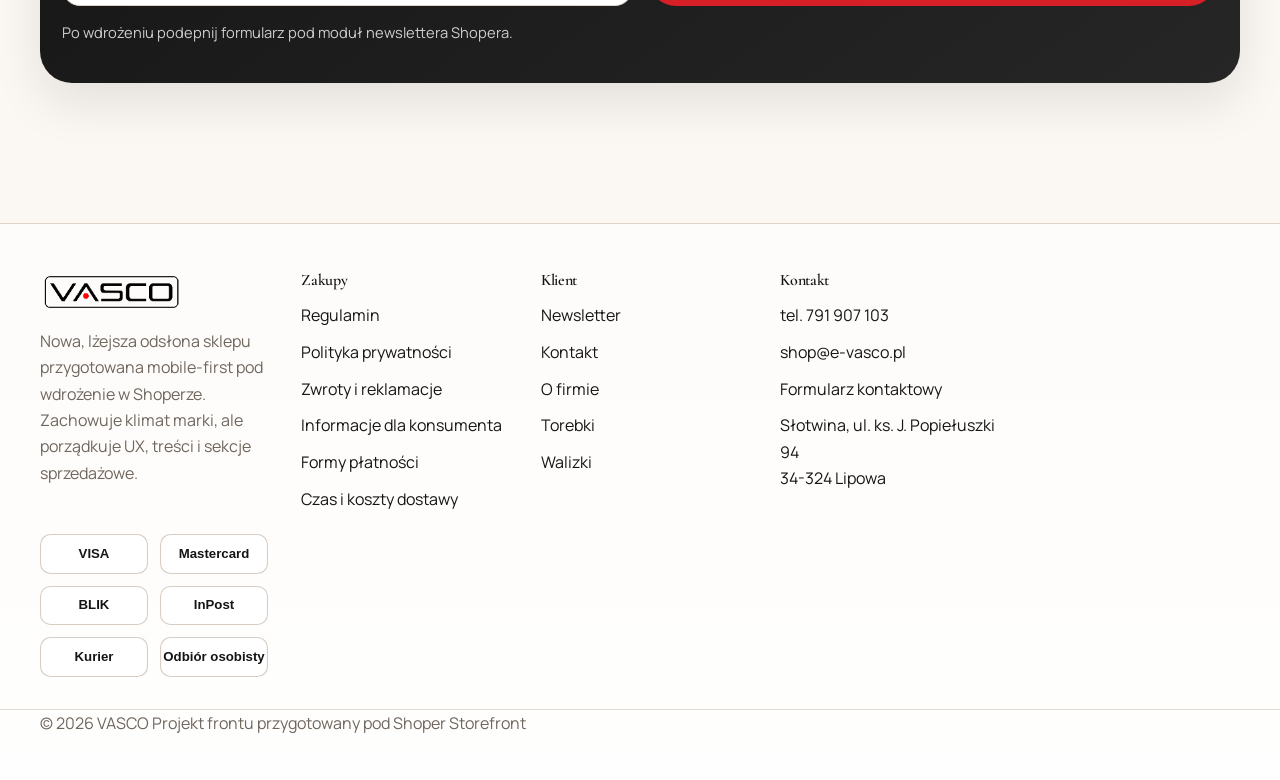
==== commit 02aef027: "Add files via upload" ====
--- a/index.html
+++ b/index.html
@@ -12,7 +12,7 @@
 <div class="drawer-overlay" data-drawer-overlay></div>
 <aside class="mobile-drawer" data-mobile-drawer>
   <div class="drawer-head">
-    <img src="assets/img/logo.png" alt="VASCO" style="width:130px">
+    <img src="assets/img/logo-transparent.png" alt="VASCO" style="width:130px; background:transparent">
     <button class="btn btn-secondary" type="button" data-drawer-close>Zamknij</button>
   </div>
   <nav class="drawer-nav" aria-label="Mobilne menu">
@@ -24,46 +24,56 @@
   </div>
 </aside>
 
-<header class="site-topbar">
-  <div class="container">
-    <div class="topbar-links">
-      <a href="tel:+48791907103">791 907 103</a>
-      <span class="topbar-divider">|</span>
-      <a href="kontakt.html">Kontakt</a>
-    </div>
-    <div class="topbar-actions">
-      <a href="#">Zarejestruj się</a>
-      <span class="topbar-divider">|</span>
-      <a href="#">Zaloguj się</a>
-    </div>
-  </div>
-</header>
-
 <header class="site-header">
   <div class="site-header-main">
     <div class="container">
-      <a href="index.html" aria-label="VASCO - strona główna">
-        <img class="site-logo" src="assets/img/logo.png" alt="VASCO">
-      </a>
+      <div class="header-bar">
+        <button class="burger" type="button" aria-label="Otwórz menu" data-nav-toggle>
+          <span class="burger-lines"></span>
+        </button>
+
+        <a class="site-logo-link" href="index.html" aria-label="VASCO - strona główna">
+          <img class="site-logo" src="assets/img/logo-transparent.png" alt="VASCO">
+        </a>
+
+        <div class="header-mobile-icons">
+          <a class="icon-action" href="#" aria-label="Moje konto">
+            <svg viewBox="0 0 24 24" aria-hidden="true"><path d="M19 21a7 7 0 0 0-14 0"/><circle cx="12" cy="8" r="4"/></svg>
+          </a>
+          <a class="icon-action" href="#" aria-label="Koszyk">
+            <svg viewBox="0 0 24 24" aria-hidden="true"><circle cx="9" cy="20" r="1"/><circle cx="18" cy="20" r="1"/><path d="M3 4h2l2.2 10.2a1 1 0 0 0 1 .8h9.8a1 1 0 0 0 1-.8L21 7H7"/></svg>
+          </a>
+        </div>
+      </div>
 
       <div class="header-tools">
         <form class="search-form" action="#" method="get" role="search">
           <input type="search" placeholder="Szukaj w sklepie..." aria-label="Szukaj w sklepie">
-          <button type="submit" aria-label="Szukaj">🔍</button>
+          <button type="submit" aria-label="Szukaj">
+            <svg viewBox="0 0 24 24" aria-hidden="true"><circle cx="11" cy="11" r="6"/><path d="M20 20l-4.2-4.2"/></svg>
+          </button>
         </form>
-        <a class="header-action" href="platnosci.html">Płatności</a>
-        <a class="header-action" href="#">Koszyk (pusty)</a>
-      </div>
-
-      <button class="burger" type="button" aria-label="Otwórz menu" data-nav-toggle>
-        <span class="burger-lines"></span>
-      </button>
+        <a class="header-action header-action--account" href="#" aria-label="Moje konto">
+          <svg viewBox="0 0 24 24" aria-hidden="true"><path d="M19 21a7 7 0 0 0-14 0"/><circle cx="12" cy="8" r="4"/></svg>
+          <span class="label">Moje konto</span>
+        </a>
+        <a class="header-action" href="#" aria-label="Koszyk">
+          <svg viewBox="0 0 24 24" aria-hidden="true"><circle cx="9" cy="20" r="1"/><circle cx="18" cy="20" r="1"/><path d="M3 4h2l2.2 10.2a1 1 0 0 0 1 .8h9.8a1 1 0 0 0 1-.8L21 7H7"/></svg>
+          <span class="label">Koszyk</span>
+        </a>
+      </div>
     </div>
   </div>
   <nav class="main-nav" aria-label="Główne menu">
     <div class="container">
       <ul class="main-nav-list">
-        <li><a href="index.html" class="active">Start</a></li><li><a href="kategoria.html?category=Torebki">Torebki</a></li><li><a href="kategoria.html?category=Plecaki">Plecaki</a></li><li><a href="kategoria.html?category=Walizki">Walizki</a></li><li><a href="kategoria.html?category=Portfele%20i%20etui">Portfele i etui</a></li><li><a href="o-firmie.html">O firmie</a></li><li><a href="kontakt.html">Kontakt</a></li>
+        <li><a href="index.html" class="nav-link-home">Start</a></li>
+        <li><a href="kategoria.html?category=Torebki">Torebki</a></li>
+        <li><a href="kategoria.html?category=Plecaki">Plecaki</a></li>
+        <li><a href="kategoria.html?category=Walizki">Walizki</a></li>
+        <li><a href="kategoria.html?category=Portfele%20i%20etui">Portfele i etui</a></li>
+        <li><a href="o-firmie.html">O firmie</a></li>
+        <li><a href="kontakt.html">Kontakt</a></li>
       </ul>
     </div>
   </nav>
@@ -258,7 +268,7 @@
   <div class="footer-main">
     <div class="container footer-grid">
       <div class="footer-brand">
-        <img src="assets/img/logo.png" alt="VASCO">
+        <img src="assets/img/logo-transparent.png" alt="VASCO">
         <p>Nowa, lżejsza odsłona sklepu przygotowana mobile-first pod wdrożenie w Shoperze. Zachowuje klimat marki, ale porządkuje UX, treści i sekcje sprzedażowe.</p>
         <div class="footer-logos"><img src="assets/img/badges/payment-visa.svg" alt="Visa"><img src="assets/img/badges/payment-mastercard.svg" alt="Mastercard"><img src="assets/img/badges/payment-blik.svg" alt="BLIK"><img src="assets/img/badges/shipping-inpost.svg" alt="InPost"><img src="assets/img/badges/shipping-courier.svg" alt="Kurier"><img src="assets/img/badges/shipping-pickup.svg" alt="Odbiór osobisty"></div>
       </div>
--- a/assets/css/style.css
+++ b/assets/css/style.css
@@ -1,3 +1,5 @@
+@import url("https://fonts.googleapis.com/css2?family=Cormorant+Garamond:wght@500;600;700&family=Manrope:wght@400;500;600;700;800&display=swap");
+
 :root {
   --color-bg: #fbf7f2;
   --color-surface: #ffffff;
@@ -34,12 +36,13 @@
 
 body {
   margin: 0;
-  font-family: Inter, ui-sans-serif, system-ui, -apple-system, BlinkMacSystemFont, "Segoe UI", sans-serif;
+  font-family: "Manrope", ui-sans-serif, system-ui, -apple-system, BlinkMacSystemFont, "Segoe UI", sans-serif;
   font-size: 16px;
   line-height: 1.65;
   background: var(--color-bg);
   color: var(--color-text);
   text-rendering: optimizeLegibility;
+  overflow-x: hidden;
 }
 
 img {
@@ -99,8 +102,10 @@
 
 h1, h2, h3, h4 {
   margin: 0;
-  line-height: 1.15;
-  letter-spacing: -.03em;
+  line-height: 1.05;
+  letter-spacing: -.02em;
+  font-family: "Cormorant Garamond", Georgia, serif;
+  font-weight: 600;
 }
 
 h1 {
@@ -192,105 +197,145 @@
 }
 
 .site-topbar {
-  background: #96aaa3;
-  color: #fff;
-  font-size: .92rem;
-}
-
-.site-topbar .container,
-.site-header-main .container,
-.footer-bottom .container {
-  display: flex;
-  align-items: center;
-  justify-content: space-between;
-  gap: 1rem;
-}
-
-.site-topbar .container {
-  min-height: 42px;
-}
-
-.topbar-links,
-.topbar-actions {
-  display: flex;
-  align-items: center;
-  gap: .85rem;
-  flex-wrap: wrap;
-}
-
-.topbar-divider {
-  opacity: .45;
+  display: none;
 }
 
 .site-header {
   position: sticky;
   top: 0;
   z-index: 40;
-  background: rgba(251, 247, 242, 0.92);
+  background: rgba(251, 247, 242, 0.96);
   backdrop-filter: blur(12px);
-  border-bottom: 1px solid rgba(222, 212, 202, 0.6);
+  border-bottom: 1px solid rgba(222, 212, 202, 0.72);
 }
 
 .site-header-main {
-  padding: 1rem 0;
+  padding: .95rem 0 1rem;
+}
+
+.site-header-main .container {
+  display: grid;
+  gap: .8rem;
+}
+
+.header-bar {
+  display: flex;
+  align-items: center;
+  justify-content: space-between;
+  gap: .75rem;
+}
+
+.site-logo-link {
+  display: inline-flex;
+  align-items: center;
+  justify-content: center;
+  min-width: 0;
 }
 
 .site-logo {
-  max-width: 186px;
+  width: min(182px, 46vw);
+  height: auto;
+  background: transparent;
+}
+
+.header-mobile-icons {
+  display: inline-flex;
+  align-items: center;
+  gap: .5rem;
+  flex-shrink: 0;
+}
+
+.icon-action,
+.search-form button {
+  width: 48px;
+  height: 48px;
+  border-radius: 999px;
+  border: 1px solid var(--color-border);
+  background: var(--color-surface);
+  color: var(--color-text);
+  display: inline-flex;
+  align-items: center;
+  justify-content: center;
+  box-shadow: none;
+}
+
+.icon-action svg,
+.header-action svg,
+.search-form svg {
+  width: 20px;
+  height: 20px;
+  stroke: currentColor;
+  fill: none;
+  stroke-width: 1.9;
+  stroke-linecap: round;
+  stroke-linejoin: round;
+  flex-shrink: 0;
 }
 
 .header-tools {
-  display: none;
-  align-items: center;
-  gap: .8rem;
+  display: grid;
+  grid-template-columns: minmax(0, 1fr);
+  gap: .7rem;
   width: 100%;
-  justify-content: flex-end;
 }
 
 .search-form {
   display: flex;
   align-items: stretch;
-  width: min(100%, 430px);
+  width: 100%;
   border: 1px solid var(--color-border);
   background: var(--color-surface);
   border-radius: 999px;
   overflow: hidden;
+  min-width: 0;
 }
 
 .search-form input {
   flex: 1;
+  min-width: 0;
   border: 0;
   padding: .95rem 1rem;
   background: transparent;
 }
 
 .search-form button {
-  min-width: 52px;
+  min-width: 48px;
+  width: 48px;
   border: 0;
-  background: var(--color-surface-alt);
-  color: var(--color-text);
+  border-left: 1px solid var(--color-border);
+  border-radius: 0;
+  background: transparent;
 }
 
 .header-action {
-  display: inline-flex;
+  display: none;
   align-items: center;
   gap: .55rem;
-  min-height: 50px;
+  min-height: 48px;
   padding: 0 1rem;
   border-radius: 999px;
   border: 1px solid var(--color-border);
   background: var(--color-surface);
   white-space: nowrap;
+  font-weight: 700;
+}
+
+.header-action:hover,
+.icon-action:hover,
+.search-form button:hover {
+  border-color: var(--color-taupe);
+  transform: translateY(-1px);
 }
 
 .burger {
   border: 1px solid var(--color-border);
   background: var(--color-surface);
-  width: 50px;
-  height: 50px;
+  width: 48px;
+  height: 48px;
   border-radius: 50%;
   display: inline-grid;
   place-items: center;
+  flex-shrink: 0;
 }
 
 .burger-lines,
@@ -298,7 +343,7 @@
 .burger-lines::after {
   content: "";
   display: block;
-  width: 19px;
+  width: 18px;
   height: 2px;
   background: var(--color-text);
   border-radius: 999px;
@@ -342,7 +387,7 @@
 
 .main-nav-list a {
   position: relative;
-  font-weight: 500;
+  font-weight: 600;
 }
 
 .main-nav-list a::after {
@@ -399,7 +444,13 @@
   display: flex;
   align-items: center;
   justify-content: space-between;
+  gap: .75rem;
   margin-bottom: 1rem;
+}
+
+.drawer-head img,
+.footer-brand img {
+  background: transparent;
 }
 
 .drawer-nav,
@@ -1174,8 +1225,11 @@
 
 @media (min-width: 980px) {
   .site-header-main .container {
-    gap: 1.5rem;
-  }
+    grid-template-columns: auto 1fr;
+    align-items: center;
+    gap: 1.4rem;
+  }
+  .header-mobile-icons,
   .burger,
   .mobile-drawer,
   .drawer-overlay {
@@ -1183,6 +1237,12 @@
   }
   .header-tools {
     display: flex;
+    align-items: center;
+    justify-content: flex-end;
+    gap: .8rem;
+  }
+  .header-action {
+    display: inline-flex;
   }
   .main-nav {
     display: block;
@@ -1222,10 +1282,14 @@
 }
 
 @media (max-width: 979px) {
+  .site-topbar,
   .site-topbar .topbar-actions {
     display: none;
   }
   .header-tools {
+    display: grid;
+  }
+  .main-nav {
     display: none;
   }
 }
@@ -1239,3 +1303,77 @@
     scroll-behavior: auto !important;
   }
 }
+
+
+.header-action .label {
+  display: inline;
+}
+
+@media (max-width: 679px) {
+  .hero {
+    padding: 1.2rem 0 3rem;
+  }
+
+  .hero-grid,
+  .story-grid,
+  .split-layout,
+  .detail-layout {
+    gap: 1rem;
+  }
+
+  .hero-stats {
+    grid-template-columns: 1fr;
+  }
+
+  .hero-visual {
+    min-height: auto;
+    padding: 1rem;
+    display: grid;
+    gap: .85rem;
+  }
+
+  .hero-card {
+    position: static;
+    width: 100% !important;
+    left: auto;
+    right: auto;
+    top: auto;
+    bottom: auto;
+    padding: .95rem;
+  }
+
+  .hero-card--accent {
+    background: var(--color-surface);
+    color: var(--color-text);
+  }
+
+  .hero-card--accent p {
+    color: var(--color-text-muted);
+  }
+
+  .hero-card--bag img {
+    aspect-ratio: 4 / 4.7;
+    object-fit: cover;
+    width: 100%;
+  }
+
+  .category-card-body,
+  .product-actions,
+  .hero-actions {
+    flex-direction: column;
+    align-items: stretch;
+  }
+
+  .product-actions .btn,
+  .category-card-body .btn {
+    width: 100%;
+  }
+
+  .footer-main {
+    padding: 2.3rem 0 1.6rem;
+  }
+
+  .footer-logos img {
+    width: 92px;
+  }
+}
